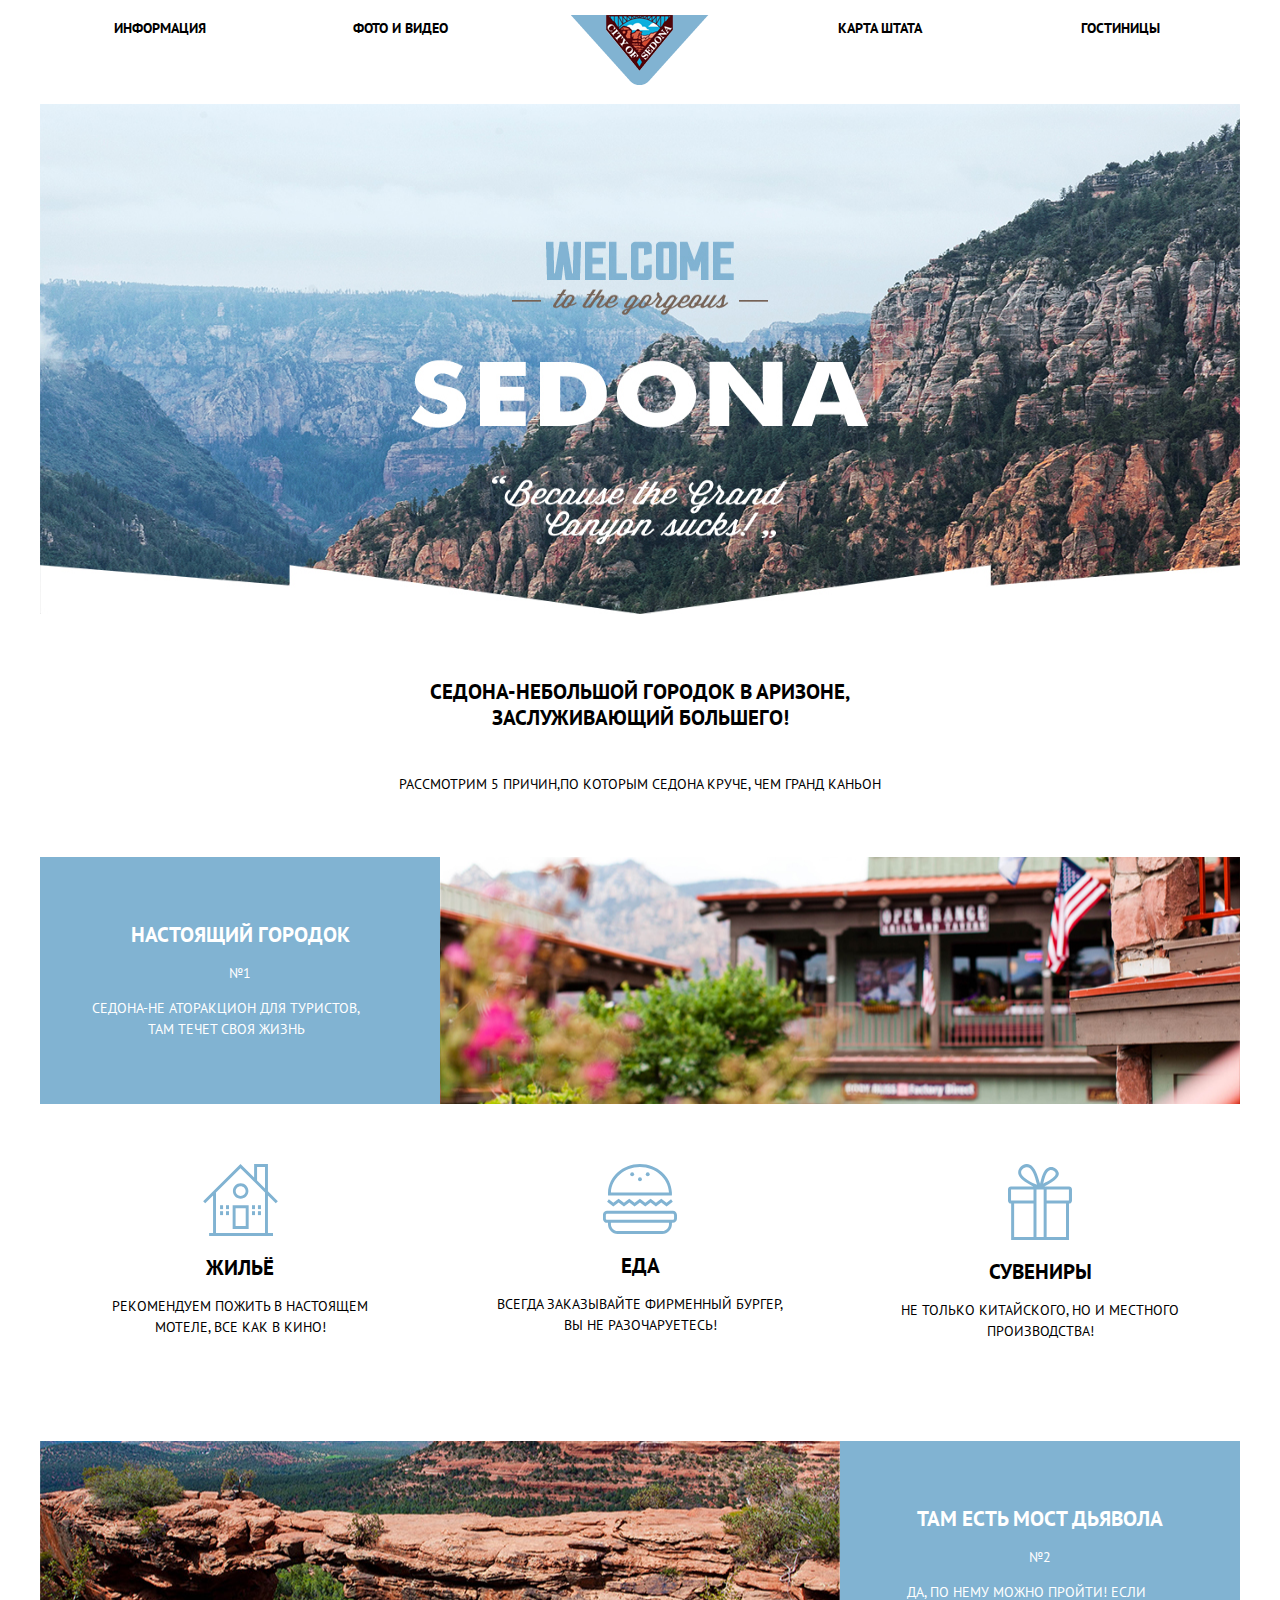
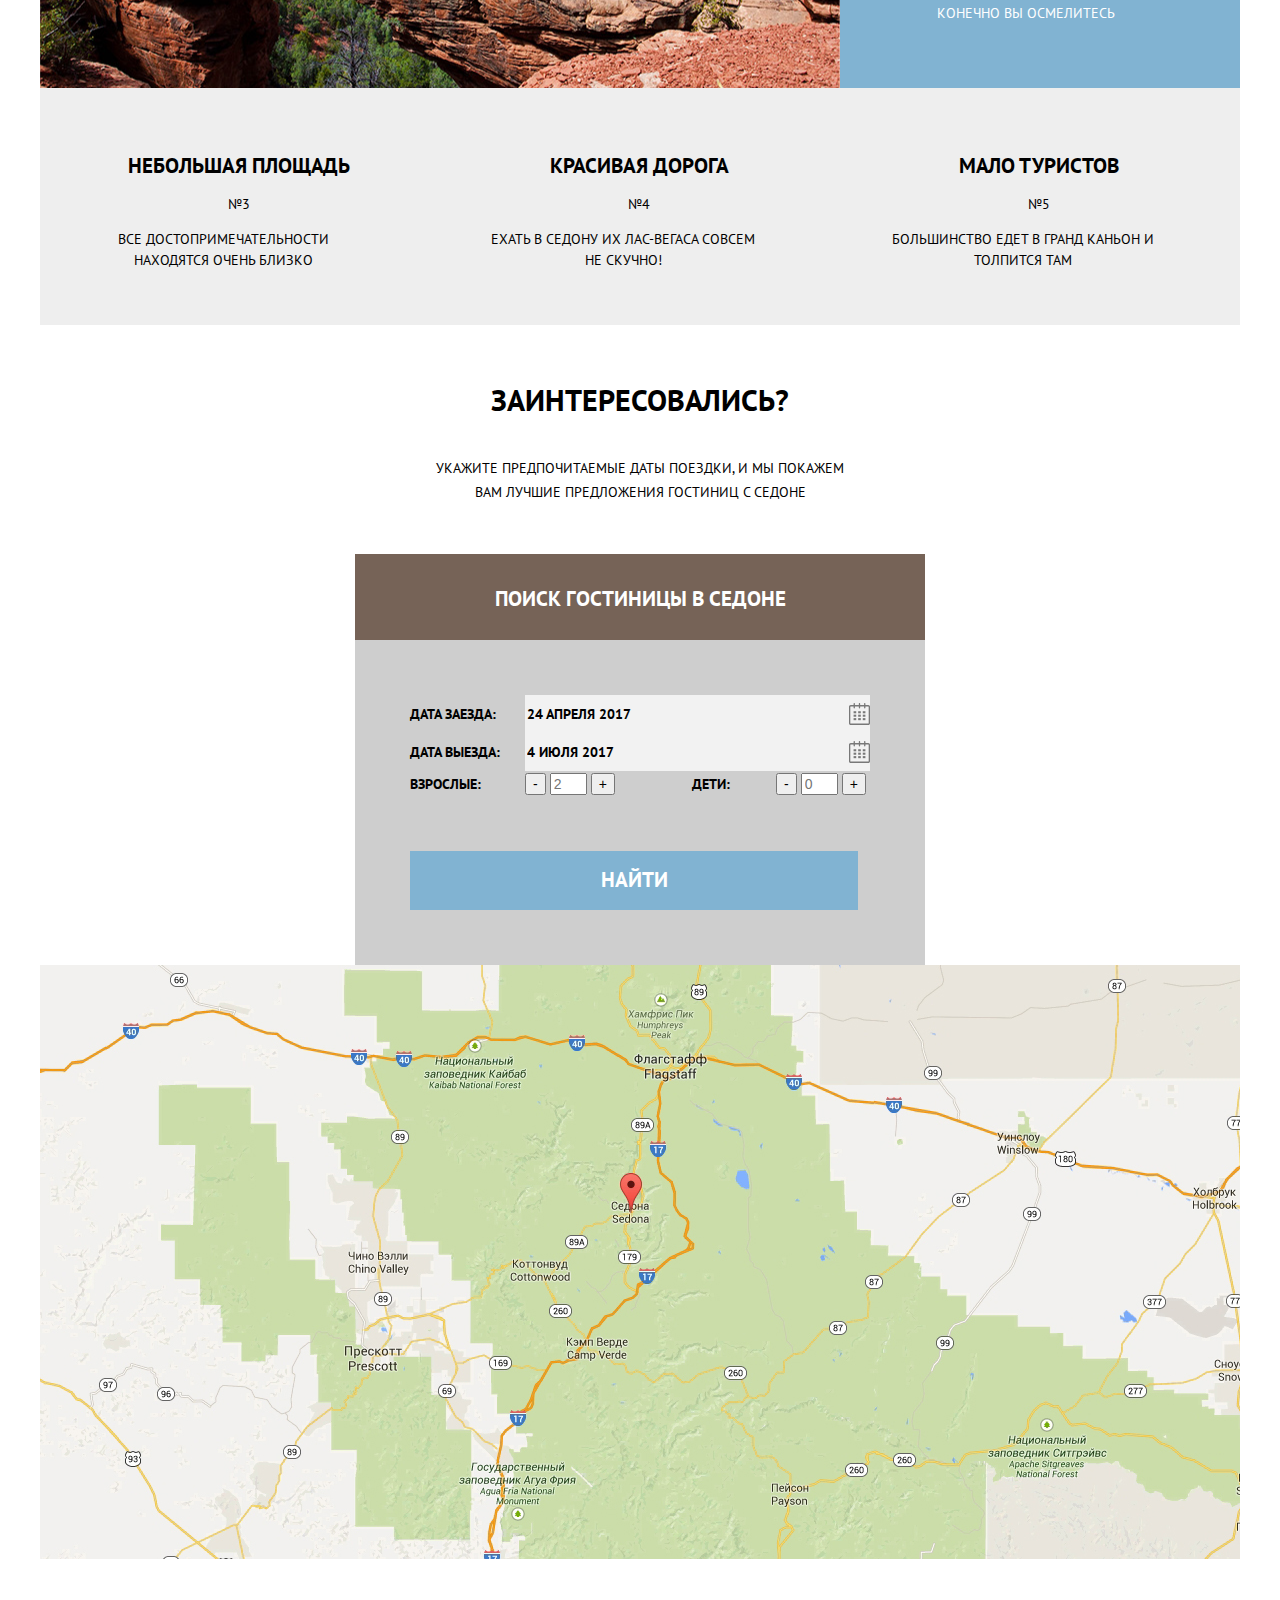
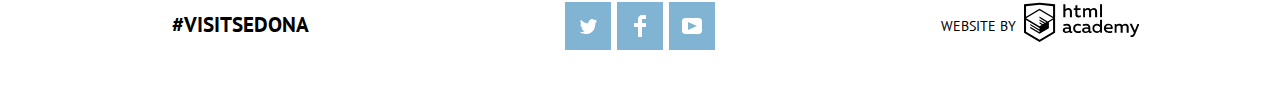
==== index.html @ 9c3121bd "доработка формы" ====
<!DOCTYPE html>
<html>
  <head>
    <meta charset="utf-8">
    <title>sedona</title>
    <link rel="stylesheet" href="css/normalize.css">
    <link rel="stylesheet" href="css/styles.css">
  </head>
  <body>
    <header class="main__header">
      <div class="container">
      <nav class="main__navigation">
        <ul class="main__navigation__list">
          <li><a href="#">Информация</a></li>
          <li><a href="#">Фото и Видео</a></li>
          <li><img src="img/logo.png" width="138" height="70" alt="Логотип сайта Седона"></li>
          <li><a href="#">Карта Штата</a></li>
          <li><a href="hotels.html">Гостиницы</a></li>
        </ul>
      </nav>
      </div>
    </header>

    <main>
      <div class="main__image">
        <div class="container">
        <img src="img/top__photo.jpg" alt="Sedona" width="1200" height="510">
        </div>
      </div>

      <article class="reason">
        <div class="container">

        <div class="reason__wrapper">
        <h1 class="reason__title">Седона-небольшой городок в Аризоне, заслуживающий большего!</h1>
        <p class="reason__description">Рассмотрим 5 причин,по которым Седона круче, чем гранд каньон</p>
        </div>

        <div class="reasons__list">
            <!--первая-->
          <div class="mainReason mainReason--normal">
            <div class="mainReason__blue">
              <h2 class="reason__name">Настоящий городок</h2>
              <div class="reason__number">№1</div>
              <p class="reason__explanation">
              Седона-не аторакцион для туристов,
              Там течет своя жизнь
              </p>
            </div>
        </div>

          <div class="reason__opportunity small__blocks">
            <div class="reason__house">
              <img src="img/icon-1.svg" alt="House" width="75" height="72">
            </div>
            <h2 class="opportunity__name">Жильё</h2>
            <p class="explanation__grey">
              Рекомендуем пожить в настоящем
              мотеле, все как в кино!
            </p>
          </div>

          <div class="reason__opportunity small__blocks">
            <div class="reason__food">
              <img src="img/icon-3.svg" alt="Food" width="74" height="70">
            </div>
            <h2 class="opportunity__name">Еда</h2>
            <p class="explanation__grey">
              Всегда заказывайте фирменный бургер,
              Вы не разочаруетесь!
            </p>
          </div>

          <div class="reason__opportunity small__blocks">
            <div class="reason__gift">
              <img src="img/icon-2.svg" alt="Gift" width="64" height="76">
            </div>
            <h2 class="opportunity__name">Сувениры</h2>
            <p class="explanation__grey">
              Не только китайского, но и местного
              Производства!
            </p>
          </div>

          <!--вторая-->
          <div class="mainReason mainReason--reverse">
            <div class="mainReason__blue">
            <h2 class="reason__name">Там есть мост дьявола</h2>
            <div class="reason__number">№2</div>
            <p class="reason__explanation">
              Да, по нему можно
              Пройти! Если конечно
              вы осмелитесь
            </p>
          </div>
          </div>

          <div class="reason__greycolor small__blocks">
            <h2 class="reason__name  reason__name--grey">Небольшая площадь</h2>
            <div class="reason__number reason__number--greycolor">
              №3
            </div>
            <div class="reason__explanation__grey">
            <p class="reason__explanation reason__explanation--grey">
              Все достопримечательности находятся очень близко
            </p>
            </div>
          </div>

          <div class="reason__greycolor small__blocks">
              <h2 class="reason__name  reason__name--grey">Красивая дорога</h2>
              <div class="reason__number reason__number--greycolor">
                №4
              </div>
              <div class="reason__explanation__grey">
              <p class="reason__explanation reason__explanation--grey">
                  Ехать в Седону их Лас-Вегаса совсем
                  не скучно!
              </p>
            </div>
            </div>

          <div class="reason__greycolor small__blocks">
                <h2 class="reason__name  reason__name--grey">Мало Туристов</h2>
                <div class="reason__number reason__number--greycolor">
                  №5
                </div>
                <div class="reason__explanation__grey">
                <p class="reason__explanation reason__explanation--grey">
                  Большинство едет в гранд каньон и
                  толпится там
                </p>
              </div>
              </div>
        </div>
        </div>
      </article>

      <section class="booking">
        <div class="container">
        <div class="booking__wrapper">
        <h2 class="booking__name">Заинтересовались?</h2>
        <p class="booking__explanation">
          Укажите предпочитаемые даты поездки,
          и мы покажем вам лучшие предложения гостиниц с седоне
        </p>
        </div>

        <div class="booking__link">
        <a href="search.html" class="booking__search">Поиск гостиницы в седоне</a>
        </div>
        <form class="booking__form" action="https://echo.htmlacademy.ru" method="post">
          <h3 class="visually-hidden">Заполните форму, пожалуйста</h3>
          <fieldset class="booking__form__string define__date">
            <label class="booking__form__label" for="from">Дата заезда:</label>
            <input class="booking__form__field" type="text" id="from" name="from" placeholder="24 апреля 2017">
          </fieldset>
          <fieldset class="booking__form__string define__date">
            <label class="booking__form__label" for="to">Дата выезда:</label>
            <input class="booking__form__field" type="text" id="to" name="to" placeholder="4 июля 2017">
          </fieldset>
          <div class="container__for__form">
          <div class="booking__form__add">
            <div class="booking__form__string2">
              <label class="booking__form__label" for="quantity1">Взрослые:</label>
              <div class="quantity">
                <button class="sign">-</button>
                <input class="quantity__field" type="text" id="quantity1" name="adults" placeholder="2" required style="width:37px">
                <button class="sign">+</button>
              </div>
            </div>
          <div class="booking__form__string2">
            <label class="booking__form__label" for="quantity2">Дети:</label>
            <div class="quantity">
              <button class="sign">-</button>
              <input class="quantity__field" type="text" id="quantity2" name="children" placeholder="0" required style="width:37px">
              <button class="sign">+</button>
            </div>
          </div>
        </div>
        </div>
          <button class="booking__button" type="submit">Найти</button>
        </form>
        </div>
      </section>

      <section class="map">
        <div class="container">
        <h3 class="visually-hidden">Как добраться</h3>
        <div class="map__struckture visually-hidden">Карта</div>
        <img src="img/map.jpg" width="1200" height="594" alt="Map">
      </div>
      </section>

    </main>

    <footer class="sedona__footer">
      <div class="container">
      <div class="hashtag">
        <a href="#">#visitsedona</a>
      </div>

      <section class="social">
        <h3 class="visually-hidden">Социальные сети</h3>
        <a href="#" class="social__button"><img src="img/t.svg" alt="twit" width="17" height="17"><span class="visually-hidden">Твиттер</span></a>
        <a href="#" class="social__button"><img src="img/fb-icon.svg" alt="facebook" width="12" height="22"><span class="visually-hidden">Фейсбук</span></a>
        <a href="#" class="social__button"><img src="img/youtube.svg" alt="youtube" width="20" height="16"><span class="visually-hidden">Ютуб</span></a>
      </section>

      <div class="copyright">
          <p>Website by</p>
          <div>
            <a href="#" class="link_to_academy">
              <span class="visually-hidden">HTML Academy</span>
              <svg xmlns="http://www.w3.org/2000/svg" viewBox="0 0 113 39"><path d="M401.93,351.51a2.07,2.07,0,0,0,.58-0.11v1.4a3.41,3.41,0,0,1-1.24.22,1.75,1.75,0,0,1-1.75-1,5.08,5.08,0,0,1-3.3,1.13c-1.59,0-3.06-.87-3.06-2.68,0-2.24,2.08-2.93,3.9-2.93a11.63,11.63,0,0,1,2.28.26v-0.31c0-1.09-.8-1.86-2.3-1.86a7.79,7.79,0,0,0-3.15.67v-1.79a10.72,10.72,0,0,1,3.35-.58c2.48,0,4,1.18,4,3.83v3.14A0.57,0.57,0,0,0,401.93,351.51Zm-6.76-1.19a1.42,1.42,0,0,0,1.64,1.29,3.56,3.56,0,0,0,2.53-1V349.1a10.21,10.21,0,0,0-1.9-.22C396.34,348.89,395.17,349.23,395.17,350.33Z" transform="translate(-355.09 -323.29)"/><path d="M408.15,343.91a5.29,5.29,0,0,1,2.7.67v1.79a4.28,4.28,0,0,0-2.42-.73,2.89,2.89,0,1,0,0,5.76,5.26,5.26,0,0,0,2.55-.67v1.8a6.58,6.58,0,0,1-2.9.6,4.42,4.42,0,0,1-4.72-4.54A4.54,4.54,0,0,1,408.15,343.91Z" transform="translate(-355.09 -323.29)" /><path d="M420.93,351.51a2.07,2.07,0,0,0,.58-0.11v1.4a3.41,3.41,0,0,1-1.24.22,1.75,1.75,0,0,1-1.75-1,5.08,5.08,0,0,1-3.3,1.13c-1.59,0-3.06-.87-3.06-2.68,0-2.24,2.08-2.93,3.9-2.93a11.63,11.63,0,0,1,2.28.26v-0.31c0-1.09-.8-1.86-2.3-1.86a7.79,7.79,0,0,0-3.15.67v-1.79a10.72,10.72,0,0,1,3.35-.58c2.48,0,4,1.18,4,3.83v3.14A0.57,0.57,0,0,0,420.93,351.51Zm-6.76-1.19a1.42,1.42,0,0,0,1.64,1.29,3.56,3.56,0,0,0,2.53-1V349.1a10.21,10.21,0,0,0-1.9-.22C415.33,348.89,414.17,349.23,414.17,350.33Z" transform="translate(-355.09 -323.29)"/><path d="M431.76,340.14V352.9H430v-1.39a4.07,4.07,0,0,1-3.35,1.62,4.62,4.62,0,0,1,0-9.22,4,4,0,0,1,3.15,1.37v-5.14h2ZM427,345.62a2.9,2.9,0,0,0,0,5.8,3,3,0,0,0,2.79-1.84v-2.13A3.06,3.06,0,0,0,427,345.62Z" transform="translate(-355.09 -323.29)" /><path d="M438.08,343.91c3.48,0,4.68,2.81,4.12,5.34h-6.58c0.22,1.57,1.75,2.22,3.35,2.22a6.41,6.41,0,0,0,2.77-.62v1.68a7.5,7.5,0,0,1-3.14.6c-2.68,0-5-1.53-5-4.61A4.39,4.39,0,0,1,438.08,343.91Zm0.09,1.62a2.39,2.39,0,0,0-2.57,2.26h4.85A2.06,2.06,0,0,0,438.17,345.53Z" transform="translate(-355.09 -323.29)" /><path d="M444.19,352.9v-8.75h1.73v1.09a4,4,0,0,1,2.92-1.33,3,3,0,0,1,2.73,1.4,4.33,4.33,0,0,1,3.06-1.4,3.21,3.21,0,0,1,3.32,3.52v5.47h-2v-5.41a1.67,1.67,0,0,0-1.73-1.84,2.94,2.94,0,0,0-2.17,1.18c0,0.2,0,.4,0,0.6v5.47h-2v-5.41a1.67,1.67,0,0,0-1.73-1.84,3.11,3.11,0,0,0-2.32,1.35v5.91h-2Z" transform="translate(-355.09 -323.29)" /><path d="M466.56,344.15h2l-4.1,9.93c-0.95,2.28-2.19,3-3.52,3a5,5,0,0,1-1.15-.15v-1.66a3,3,0,0,0,.89.13c0.95,0,1.66-.67,2.17-2l0.18-.44-4.16-8.82H461l3,6.6Z" transform="translate(-355.09 -323.29)" /><path d="M395.75,324.82v5a4,4,0,0,1,2.83-1.2,3.41,3.41,0,0,1,3.61,3.57v5.41h-2v-5.16a1.9,1.9,0,0,0-2-2.1,3.08,3.08,0,0,0-2.44,1.46v5.8h-2V324.82h2Z" transform="translate(-355.09 -323.29)" /><path d="M407.52,325.71v3.12h3.17v1.71h-3.17v4c0,1.15.53,1.53,1.66,1.53a4.71,4.71,0,0,0,1.77-.35v1.68a7.14,7.14,0,0,1-2.35.38,2.68,2.68,0,0,1-3-2.88v-4.38H404v-1.71h1.57v-2.64Z" transform="translate(-355.09 -323.29)" /><path d="M413.19,337.58v-8.75h1.73v1.09a4,4,0,0,1,2.92-1.33,3,3,0,0,1,2.73,1.4,4.33,4.33,0,0,1,3.06-1.4,3.21,3.21,0,0,1,3.32,3.52v5.47h-2v-5.41a1.67,1.67,0,0,0-1.73-1.84,2.94,2.94,0,0,0-2.17,1.18c0,0.2,0,.4,0,0.6v5.47h-2v-5.41a1.67,1.67,0,0,0-1.73-1.84,3.11,3.11,0,0,0-2.32,1.35v5.91h-2Z" transform="translate(-355.09 -323.29)" /><rect x="74.72" y="1.52" width="1.95" height="12.76" /><path d="M370.53,323.31l-0.16,0-15.28,1.6v28L370.37,362l15.28-9.09v-28Zm13.12,28.45-13.28,7.9-13.28-7.9V340.28l13.22,7.87,0,1.43-9.07-5.4v1.38l9.11,5.47,0,1.46-9.1-5.42v1.38l9.11,5.47h0l9.19-5.5v-1.39h0v-4.52l4.1-2.45v11.67Zm0-13.16L380,340.74h0l-1.68,1-8-4.76v1.38l6.84,4.07-0.06,0-0.15.09-1,.57-5.64-3.36v1.38l4.45,2.65-1.05.7,0,0-3.36-2v1.38l2.21,1.3-2.25,1.35-13.16-7.82,13.17-7.92h0Zm0-1.39-13.35-7.87h0l-13.2,7.86v-10.5l13.28-1.39,13.28,1.39v10.51Z" transform="translate(-355.09 -323.29)"/></svg>
            </a>
          </div>
      </div>
      </div>
    </footer>

    </body>
---- css/styles.css ----
@import url('https://fonts.googleapis.com/css?family=PT+Sans:400,700&subset=cyrillic');

html{
  box-sizing: border-box;
}

*,*::before,*::after{
  box-sizing: inherit;
}

.container{
  width:1200px;
  margin:0 auto;
}

.mainReason--normal{
  background: url("../img/main__reason1.jpg") right center no-repeat #b35f4d;
}

.mainReason--reverse{
  background: url("../img/main__reason2.jpg") left center no-repeat #e5b29e;
}

.filter{
  background: url("../img/filter__background.jpg");
}

.main__navigation__list{
  margin: 0;
  padding: 0;
  list-style: none;
  display: flex;
}

.main__navigation__list li{
  width:20%;
  padding-top: 15px;
  padding-bottom: 15px;
  background-color: #fff;
  text-align: center;
}
.main__navigation__list a{
  font-family: 'PT Sans', sans-serif;
  font-weight: bold;
  line-height: 26px;
  font-size: 14px;
  color: #000;
  text-decoration: none;
  text-transform: uppercase;
}
.main__navigation__list a:hover{
  color:#81b3d2;
}

.main__navigation__list a:active{
  color:rgba(0,0,0,0.3);
}

.main__navigation__current a{
  color:#766357;
}

.reason__wrapper{
  max-width: 490px;
  margin:60px auto;
  text-align: center;
}

.reason__title{
  font-family: 'PT Sans', sans-serif;
  font-weight: bold;
  line-height: 26px;
  font-size: 21px;
  color: #000;
  text-transform: uppercase;
  margin-bottom:40px;
}
.reasons__list{
  display: flex;
  flex-wrap: wrap;
}

.mainReason{
  width:100%;
}

.small__blocks{
  width:33.3333333%;
}

.mainReason__blue{
  width: 400px;
  background-color: rgb(129,179,210);
  padding-left:45px;
  padding-right:45px;
  padding-top:50px;
  padding-bottom:50px;
  text-align: center;
}

.mainReason--reverse{
  padding-left: 800px;
}

.reason__description {
  font-family: 'PT Sans', sans-serif;
  line-height: 26px;
  font-size: 14px;
  color: #000;
  text-transform: uppercase;
}

.reason__name{
  font-family: 'PT Sans', sans-serif;
  font-weight: bold;
  line-height: 21px;
  font-size: 21px;
  color: #fff;
  text-transform: uppercase;
}

.reason__number{
  font-family: 'PT Sans', sans-serif;
  line-height: 21px;
  font-size: 14px;
  color: #fff;
  text-transform: uppercase;
}

.reason__explanation{
  font-family: 'PT Sans', sans-serif;
  line-height: 21px;
  font-size: 14px;
  color: #fff;
  text-transform: uppercase;
  max-width: 282px;
}

.reason__opportunity{
  padding-top: 60px;
  padding-bottom: 85px;
  padding-left: 48px;
  padding-right: 48px;
  text-align: center;
}

.opportunity__name{
  font-family: 'PT Sans', sans-serif;
  font-weight: bold;
  line-height: 21px;
  font-size: 21px;
  color: #000;
  text-transform: uppercase;
}

.explanation__grey{
  font-family: 'PT Sans', sans-serif;
  line-height: 21px;
  font-size: 14px;
  color: #000;
  text-transform: uppercase;
}

.reason__greycolor{
  padding-left: 42px;
  padding-right: 44px;
  padding-top: 50px;
  padding-bottom: 40px;
  text-align: center;
  background-color: #eee;
}

.reason__name--grey{
  font-family: 'PT Sans', sans-serif;
  font-weight: bold;
  line-height: 21px;
  font-size: 21px;
  color: #000;
  text-transform: uppercase;
}

.reason__number--greycolor,
.reason__explanation--grey{
  font-family: 'PT Sans', sans-serif;
  line-height: 21px;
  font-size: 14px;
  color: #000;
  text-transform: uppercase;
}

.booking__wrapper{
  max-width: 436px;
  margin: 57px auto 50px auto;
  text-align: center;
}

.booking__name{
  font-family: 'PT Sans', sans-serif;
  font-weight: bold;
  line-height: 36px;
  font-size: 30px;
  color: #000;
  text-transform: uppercase;
  margin-bottom:38px;
}

.booking__explanation{
  font-family: 'PT Sans', sans-serif;
  line-height: 24px;
  font-size: 14px;
  color: #000;
  text-transform: uppercase;
}

.booking__link{
  width: 570px;
  min-height: 86px;
  background-color:#766357;
  margin: auto;
  padding-top: 32px;
  text-align: center;
}

.booking__link:hover{
  background-color:#604e43;
}

.booking__link:active{
  background-color: #503e33;
}

.booking__search{
  font-family: 'PT Sans', sans-serif;
  font-weight: bold;
  line-height: 26px;
  font-size: 21px;
  color: #fff;
  text-decoration: none;
  text-transform: uppercase;
}

.booking__search:hover{
  color:#fff;
}

.booking__search:active{
  color:rgba(255, 255, 255, 0.3);
}

.booking__form{
  font-family: 'PT Sans', sans-serif;
  font-weight: bold;
  line-height: 26px;
  font-size: 14px;
  color: #000;
  text-transform: uppercase;
  width:570px;
  padding:55px;
  background-color: #cecece;
  margin: 0 auto;
}

.booking__form__string{
  border:none;
  padding: 0;
  margin: 0;
  position: relative;
}

.define__date::after{
  position: absolute;
  display: block;
  content: "";
  width: 21px;
  height: 22px;
  right: 0;
  top:8px;
  background: url("../img/calendar.svg") center center no-repeat;
  opacity: 0.5;
}

.define__date:hover::after{
  opacity:0.1;
}

.booking__form__label{
  margin-right: 15px;
  width: 96px;
  display: inline-block;
}

.booking__form__field{
  font-family: 'PT Sans', sans-serif;
  font-weight: bold;
  line-height: 26px;
  font-size: 14px;
  color: #000;
  text-transform: uppercase;
  background-color: #f2f2f2;
  width: 345px;
  height: 38px;
  border:none;
}

.booking__form__field:hover{
  background-color: #ebebeb;
}

.booking__form__field:focus{
  background-color: #fff;
}

.booking__form__field::placeholder{
  font-family: 'PT Sans', sans-serif;
  font-weight: bold;
  line-height: 26px;
  font-size: 14px;
  color: #000;
  text-transform: uppercase;
}

.quantity{
  display: inline-block;
}

.container__for__form{
  width: 460px;
  margin: 0 auto;
}
.booking__form__add{
  display: flex;
  margin: 0;
  padding: 0;
  border: none;
}

.booking__form__string2{
  width:50%;
}

.booking__form__string2:nth-child(2){
  padding-left: 52px;
}

.booking__form__string2:nth-child(2) .booking__form__label{
   width: 65px;
}

.booking__form__label{
  margin-right: 15px;
  width: 96px;
  display: inline-block;
}


.booking__button{
  font-family: 'PT Sans', sans-serif;
  font-weight: bold;
  line-height: 26px;
  font-size: 21px;
  color: #fff;
  text-transform: uppercase;
  width:448px;
  height: 59px;
  margin-top: 54px;
  margin-right: auto;
  margin-left: auto;
  background-color: #81b3d2;
  border:none;
  box-shadow: none;
}

.booking__button:hover{
  background-color: #669ec0;
}

.booking__button:active{
  background-color: #5496bc;
  color:rgba(255, 255, 255, 0.3);
}

.sedona__footer .container{
  display: flex;
}

.hashtag{
  width: 33.333333%;
  text-align: center;
  background-color: #fff;
  margin-bottom: 52px;
  margin-top: 49px;
}

.hashtag a {
  font-family: 'PT Sans', sans-serif;
  font-weight: bold;
  line-height: 26px;
  font-size: 21px;
  color: #000;
  text-decoration: none;
  text-transform: uppercase;
}

.social{
  width: 33.333333%;
  text-align: center;
  margin: auto;
  background-color: #fff;
  display: flex;
  justify-content: center;
}

.social__button{
  background-color: #81b3d2;
  display:flex;
  justify-content: center;
  align-items: center;
  width: 46px;
  height: 48px;
  margin:0 3px;
}

.social__button:hover{
  background-color: #669ec0;
}
/*можно ли поменять цвет у svg через fill без прямого указания */
.social__button:active{
  background-color: #5496bd;
  fill:#88b6d1;
}

.copyright{
  width: 33.333333%;
  text-align: center;
  font-family: 'PT Sans', sans-serif;
  line-height: 26px;
  font-size: 14px;
  color: #000;
  text-decoration: none;
  text-transform: uppercase;
  display: flex;
  align-items: center;
  justify-content: center;
}

.copyright svg{
  width: 115px;
  height: 41px;
  fill:#000;
}
.copyright svg:hover{
  fill:#81b3d2;
}

.copyright svg:active{
  fill:#bdbbbc;
}
.copyright p{
  margin-right: 8px;
}

.filter__column legend{
  font-family: 'PT Sans', sans-serif;
  font-weight: bold;
  line-height: 21px;
  font-size: 16px;
  color: #fff;
  text-transform: uppercase;
}

.filter__column{
  font-family: 'PT Sans', sans-serif;
  line-height: 21px;
  font-size: 14px;
  color: #fff;
  text-transform: uppercase;
}

.found{
  font-family: 'PT Sans', sans-serif;
  font-weight: bold;
  line-height: 26px;
  font-size: 21px;
  color: #000;
  text-transform: uppercase;
}

.sort{
  font-family: 'PT Sans', sans-serif;
  font-weight: bold;
  line-height: 18px;
  font-size: 12px;
  color: #000;
  text-transform: uppercase;
}

.search__result__link--active a{
  font-family: 'PT Sans', sans-serif;
  line-height: 18px;
  font-size: 12px;
  color: #81b3d2;
  text-transform: uppercase;
  text-decoration: none;
}

.search__result__link a{
  font-family: 'PT Sans', sans-serif;
  line-height: 18px;
  font-size: 12px;
  color: #000;
  text-transform: uppercase;
}

.hotel__name{
  font-family: 'PT Sans', sans-serif;
  font-weight: bold;
  line-height: 26px;
  font-size: 21px;
  color: #000;
  text-transform: uppercase;
}

.kind__hotels, .price{
  font-family: 'PT Sans', sans-serif;
  line-height: 21px;
  font-size: 14px;
  color: #333;
  text-transform: uppercase;
}

.blue__link{
  font-family: 'PT Sans', sans-serif;
  font-weight: bold;
  line-height: 21px;
  font-size: 14px;
  color: #fff;
  text-transform: uppercase;
}

.brown__link{
  font-family: 'PT Sans', sans-serif;
  font-weight: bold;
  line-height: 21px;
  font-size: 14px;
  color: #fff;
  text-transform: uppercase;
}

.visually-hidden{
  position: absolute;
  clip: rect(0 0 0 0);
  width: 1px;
  height: 1px;
  margin: -1px;
}
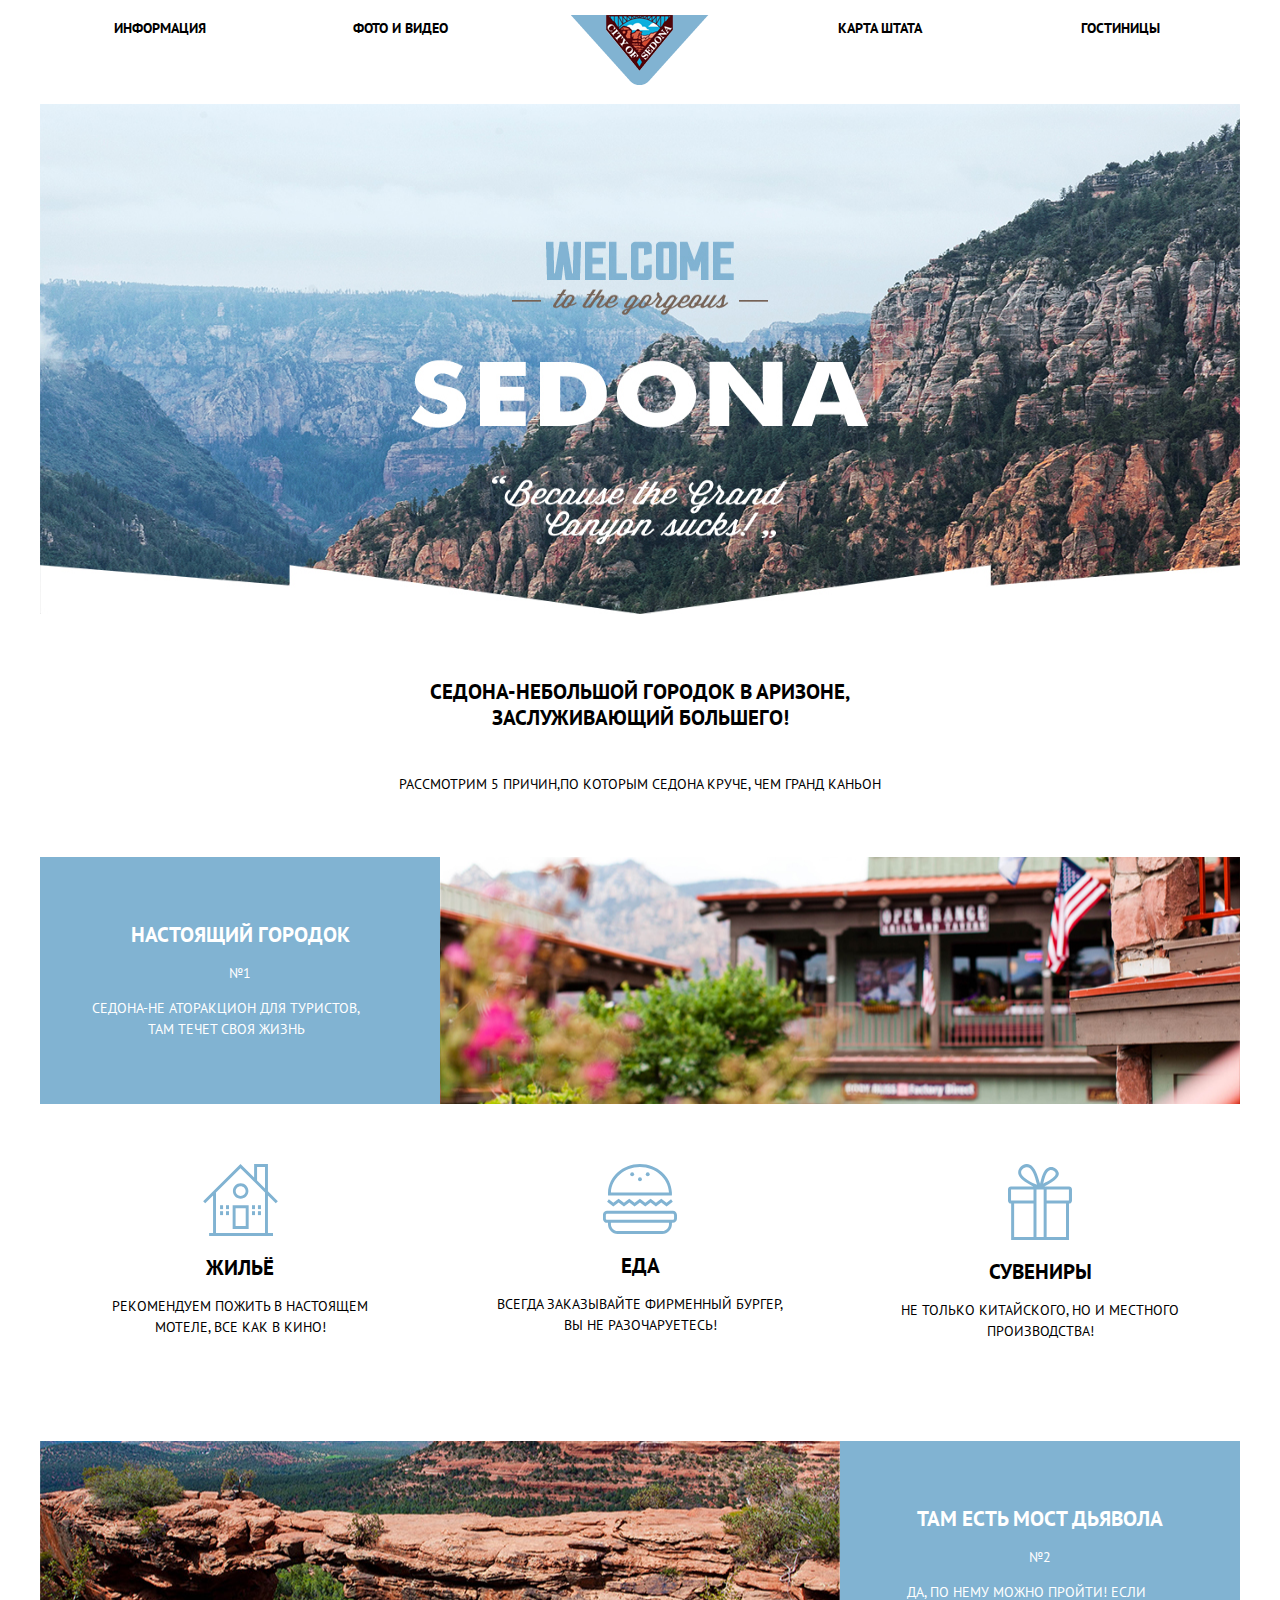
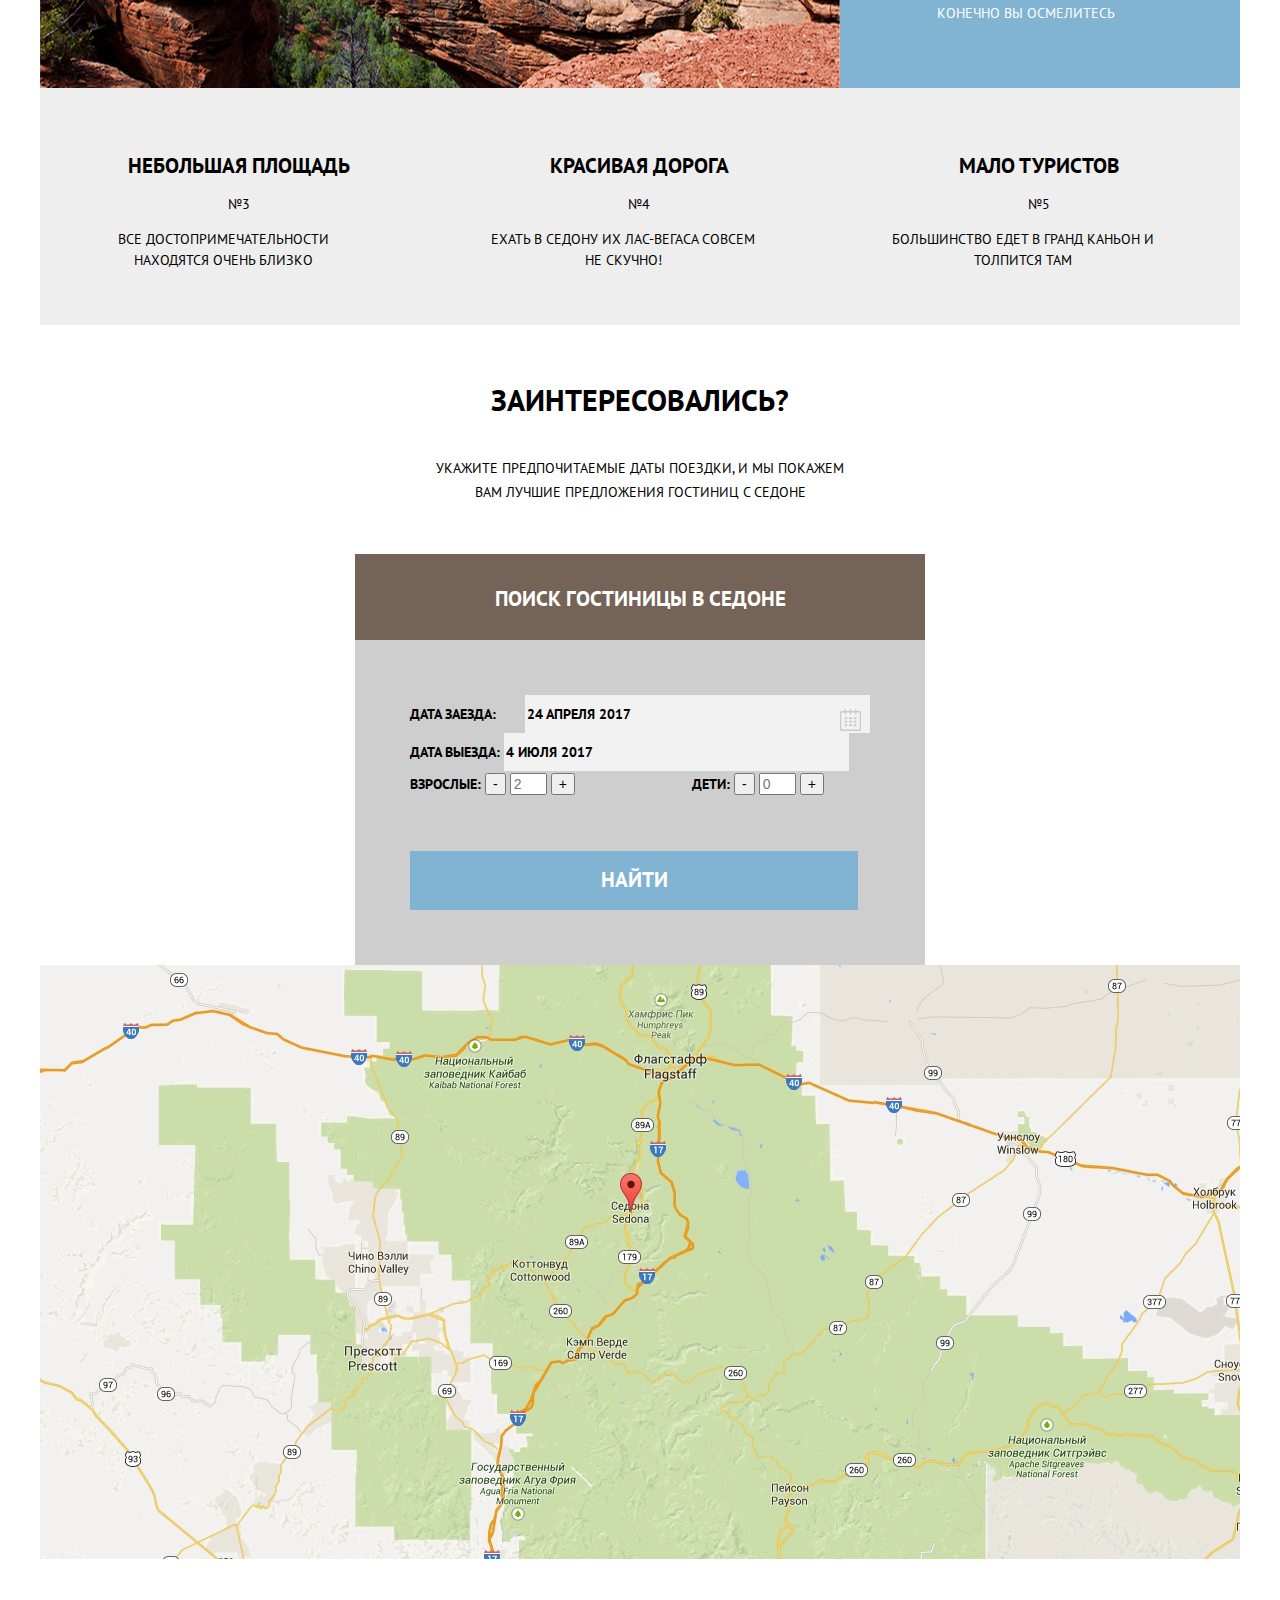
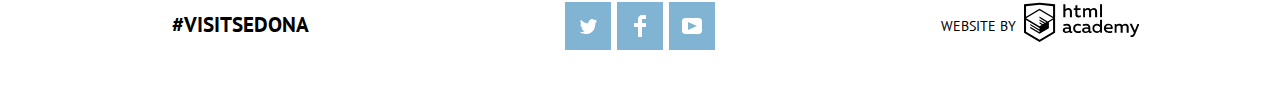
==== commit d0b415d7: "начало второй страницы" ====
--- a/index.html
+++ b/index.html
@@ -152,8 +152,30 @@
         <form class="booking__form" action="https://echo.htmlacademy.ru" method="post">
           <h3 class="visually-hidden">Заполните форму, пожалуйста</h3>
           <fieldset class="booking__form__string define__date">
-            <label class="booking__form__label" for="from">Дата заезда:</label>
+            <label class="booking__form__label" for="from"><span>Дата заезда:</span>
             <input class="booking__form__field" type="text" id="from" name="from" placeholder="24 апреля 2017">
+            <svg version="1.1" id="Layer_1" xmlns="http://www.w3.org/2000/svg" xmlns:xlink="http://www.w3.org/1999/xlink" x="0px" y="0px"
+            	 width="21px" height="22px" viewBox="0 0 21 22" enable-background="new 0 0 21 22" xml:space="preserve">
+            <g id="calendar_1_">
+            	<path d="M19.251,2.025h-2.845V0.648c0-0.381-0.294-0.689-0.656-0.689c-0.363,0-0.656,0.308-0.656,0.689v1.377h-3.938V0.648
+            		c0-0.381-0.294-0.689-0.655-0.689c-0.363,0-0.657,0.308-0.657,0.689v1.377H5.906V0.648c0-0.381-0.294-0.689-0.656-0.689
+            		c-0.363,0-0.657,0.308-0.657,0.689v1.377H1.75C0.784,2.025,0,2.847,0,3.862v16.302C0,21.179,0.784,22,1.75,22h17.501
+            		C20.217,22,21,21.179,21,20.164V3.862C21,2.847,20.217,2.025,19.251,2.025z M19.688,20.164c0,0.253-0.195,0.459-0.437,0.459H1.75
+            		c-0.241,0-0.438-0.206-0.438-0.459V3.862c0-0.253,0.196-0.459,0.438-0.459h2.844v1.378c0,0.381,0.294,0.689,0.657,0.689
+            		c0.362,0,0.656-0.308,0.656-0.689V3.403h3.938v1.378c0,0.381,0.294,0.689,0.657,0.689c0.361,0,0.655-0.308,0.655-0.689V3.403h3.938
+            		v1.378c0,0.381,0.293,0.689,0.656,0.689c0.362,0,0.656-0.308,0.656-0.689V3.403h2.845c0.241,0,0.437,0.206,0.437,0.459V20.164z"/>
+            	<rect x="4.594" y="8.225" width="2.625" height="2.066"/>
+            	<rect x="4.594" y="11.668" width="2.625" height="2.067"/>
+            	<rect x="4.594" y="15.112" width="2.625" height="2.066"/>
+            	<rect x="9.188" y="15.112" width="2.625" height="2.066"/>
+            	<rect x="9.188" y="11.668" width="2.625" height="2.067"/>
+            	<rect x="9.188" y="8.225" width="2.625" height="2.066"/>
+            	<rect x="13.781" y="15.112" width="2.625" height="2.066"/>
+            	<rect x="13.781" y="11.668" width="2.625" height="2.067"/>
+            	<rect x="13.781" y="8.225" width="2.625" height="2.066"/>
+            </g>
+            </svg>
+            </label>
           </fieldset>
           <fieldset class="booking__form__string define__date">
             <label class="booking__form__label" for="to">Дата выезда:</label>
--- a/css/styles.css
+++ b/css/styles.css
@@ -21,8 +21,13 @@
   background: url("../img/main__reason2.jpg") left center no-repeat #e5b29e;
 }
 
+.filter__wrapper{
+  background: url("../img/filter__background.jpg") center center no-repeat #6a727a;
+  background-size: cover;
+}
+
 .filter{
-  background: url("../img/filter__background.jpg");
+  display:flex;
 }
 
 .main__navigation__list{
@@ -267,27 +272,33 @@
   position: relative;
 }
 
-.define__date::after{
+.booking__form__label{
+  position: relative;
+}
+
+.booking__form__label svg{
+  width:21px;
+  height: 22px;
   position: absolute;
-  display: block;
-  content: "";
-  width: 21px;
-  height: 22px;
-  right: 0;
-  top:8px;
-  background: url("../img/calendar.svg") center center no-repeat;
-  opacity: 0.5;
-}
-
-.define__date:hover::after{
-  opacity:0.1;
-}
-
-.booking__form__label{
+  right:9px;
+  top:4px;
+  fill:#cacaca;
+}
+
+.booking__form__label svg:hover{
+  fill:#000;
+}
+
+.booking__form__label svg:active{
+  fill:#81b3d2;
+}
+
+.booking__form__label span{
   margin-right: 15px;
   width: 96px;
   display: inline-block;
 }
+
 
 .booking__form__field{
   font-family: 'PT Sans', sans-serif;
@@ -345,13 +356,6 @@
 .booking__form__string2:nth-child(2) .booking__form__label{
    width: 65px;
 }
-
-.booking__form__label{
-  margin-right: 15px;
-  width: 96px;
-  display: inline-block;
-}
-
 
 .booking__button{
   font-family: 'PT Sans', sans-serif;
@@ -423,10 +427,13 @@
 .social__button:hover{
   background-color: #669ec0;
 }
-/*можно ли поменять цвет у svg через fill без прямого указания */
+
 .social__button:active{
   background-color: #5496bd;
-  fill:#88b6d1;
+}
+
+.social__button:active img{
+  opacity:0.3;
 }
 
 .copyright{
@@ -459,6 +466,17 @@
   margin-right: 8px;
 }
 
+
+
+
+
+
+
+
+
+
+/*стили для второй страницы*/
+
 .filter__column legend{
   font-family: 'PT Sans', sans-serif;
   font-weight: bold;
@@ -474,6 +492,16 @@
   font-size: 14px;
   color: #fff;
   text-transform: uppercase;
+  width: 25%;
+  border:none;
+}
+
+.filter__column.price__adjusting{
+  width: 50%;
+}
+
+.filter__column label{
+  display:block;
 }
 
 .found{
@@ -553,3 +581,31 @@
   height: 1px;
   margin: -1px;
 }
+
+
+/*
+label{
+ position: relative;
+padding-left: 20px;
+}
+label::before{
+ position: absolute;
+ content: '';
+ display: block;
+ left: 0;
+ top: 0;
+ width: 23px;
+ height: 23px;
+ border: 2px solid #fff;
+ border-radius: 2px;
+}
+input:checked + label::after{
+ position: absolute;
+ content: 'галочка';
+ display: block;
+ left: 0;
+ top: 0;
+ width: 23px;
+ height: 23px;
+}
+*/
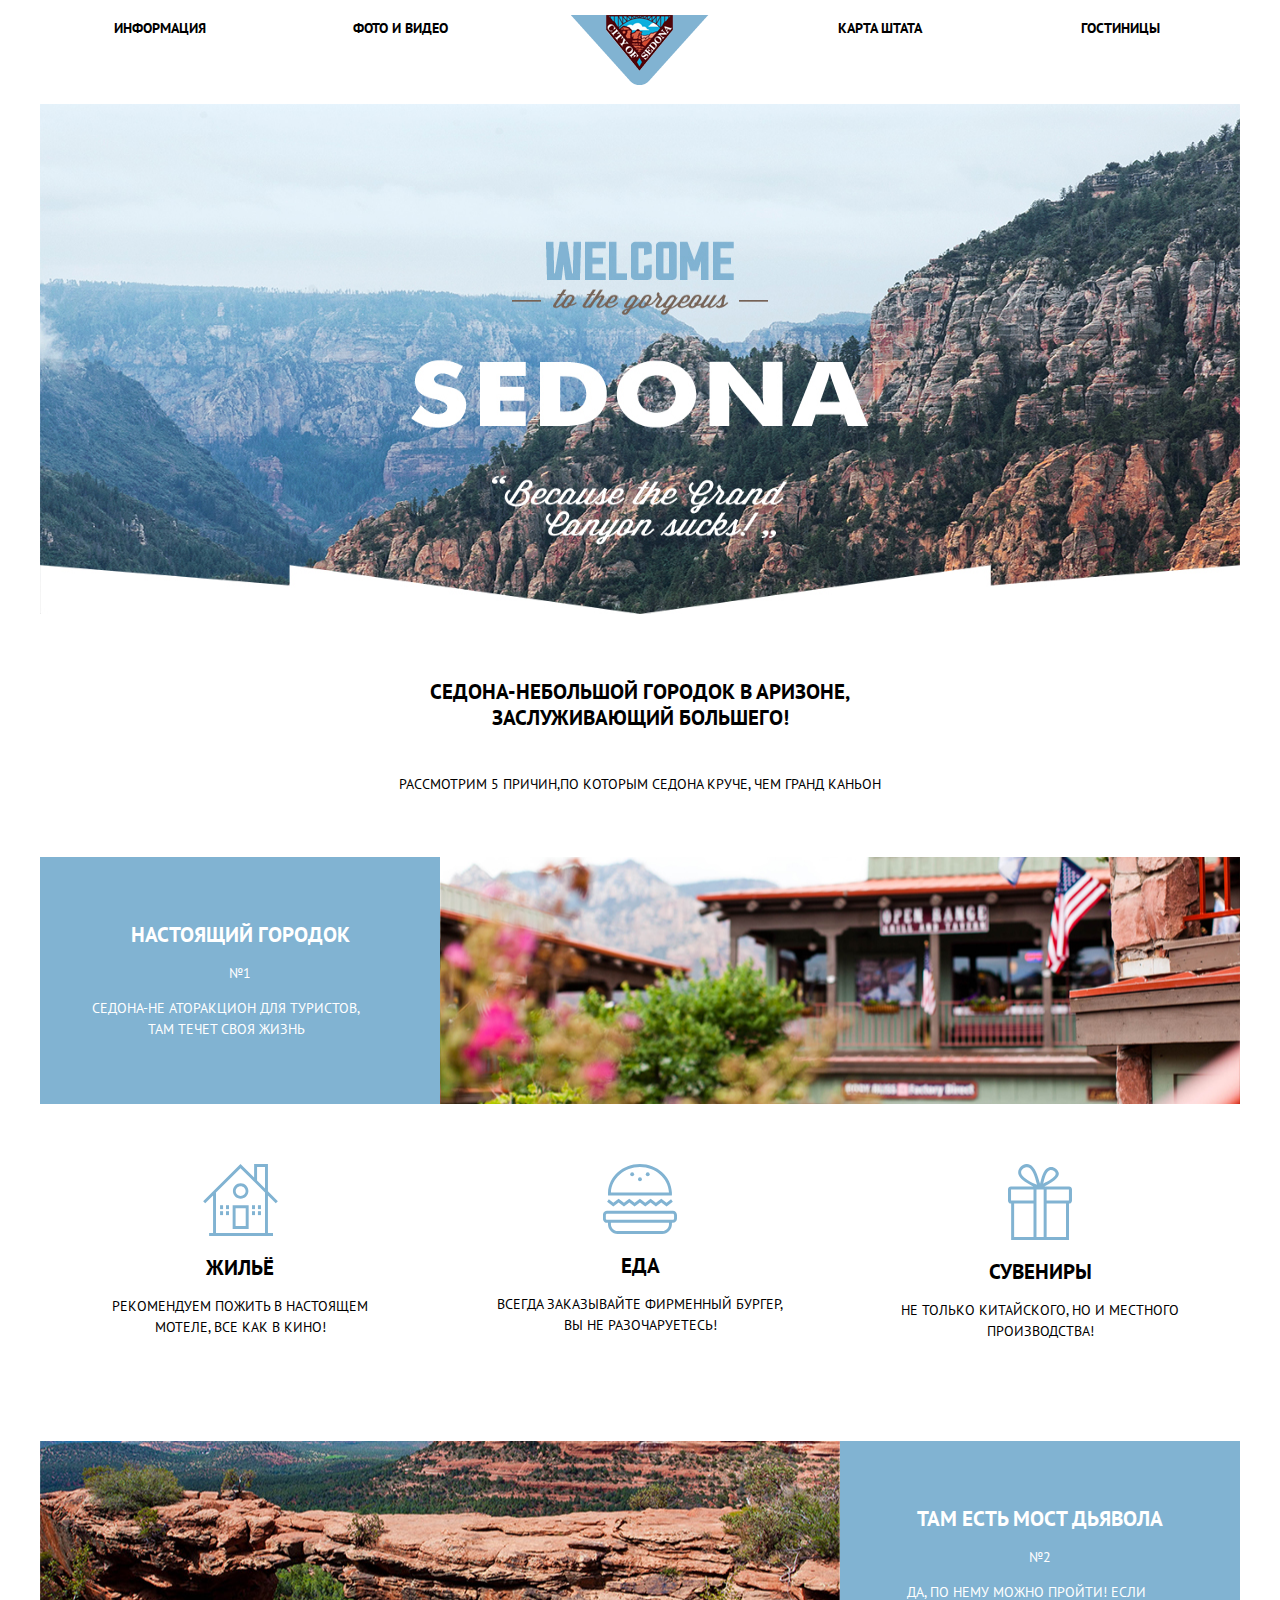
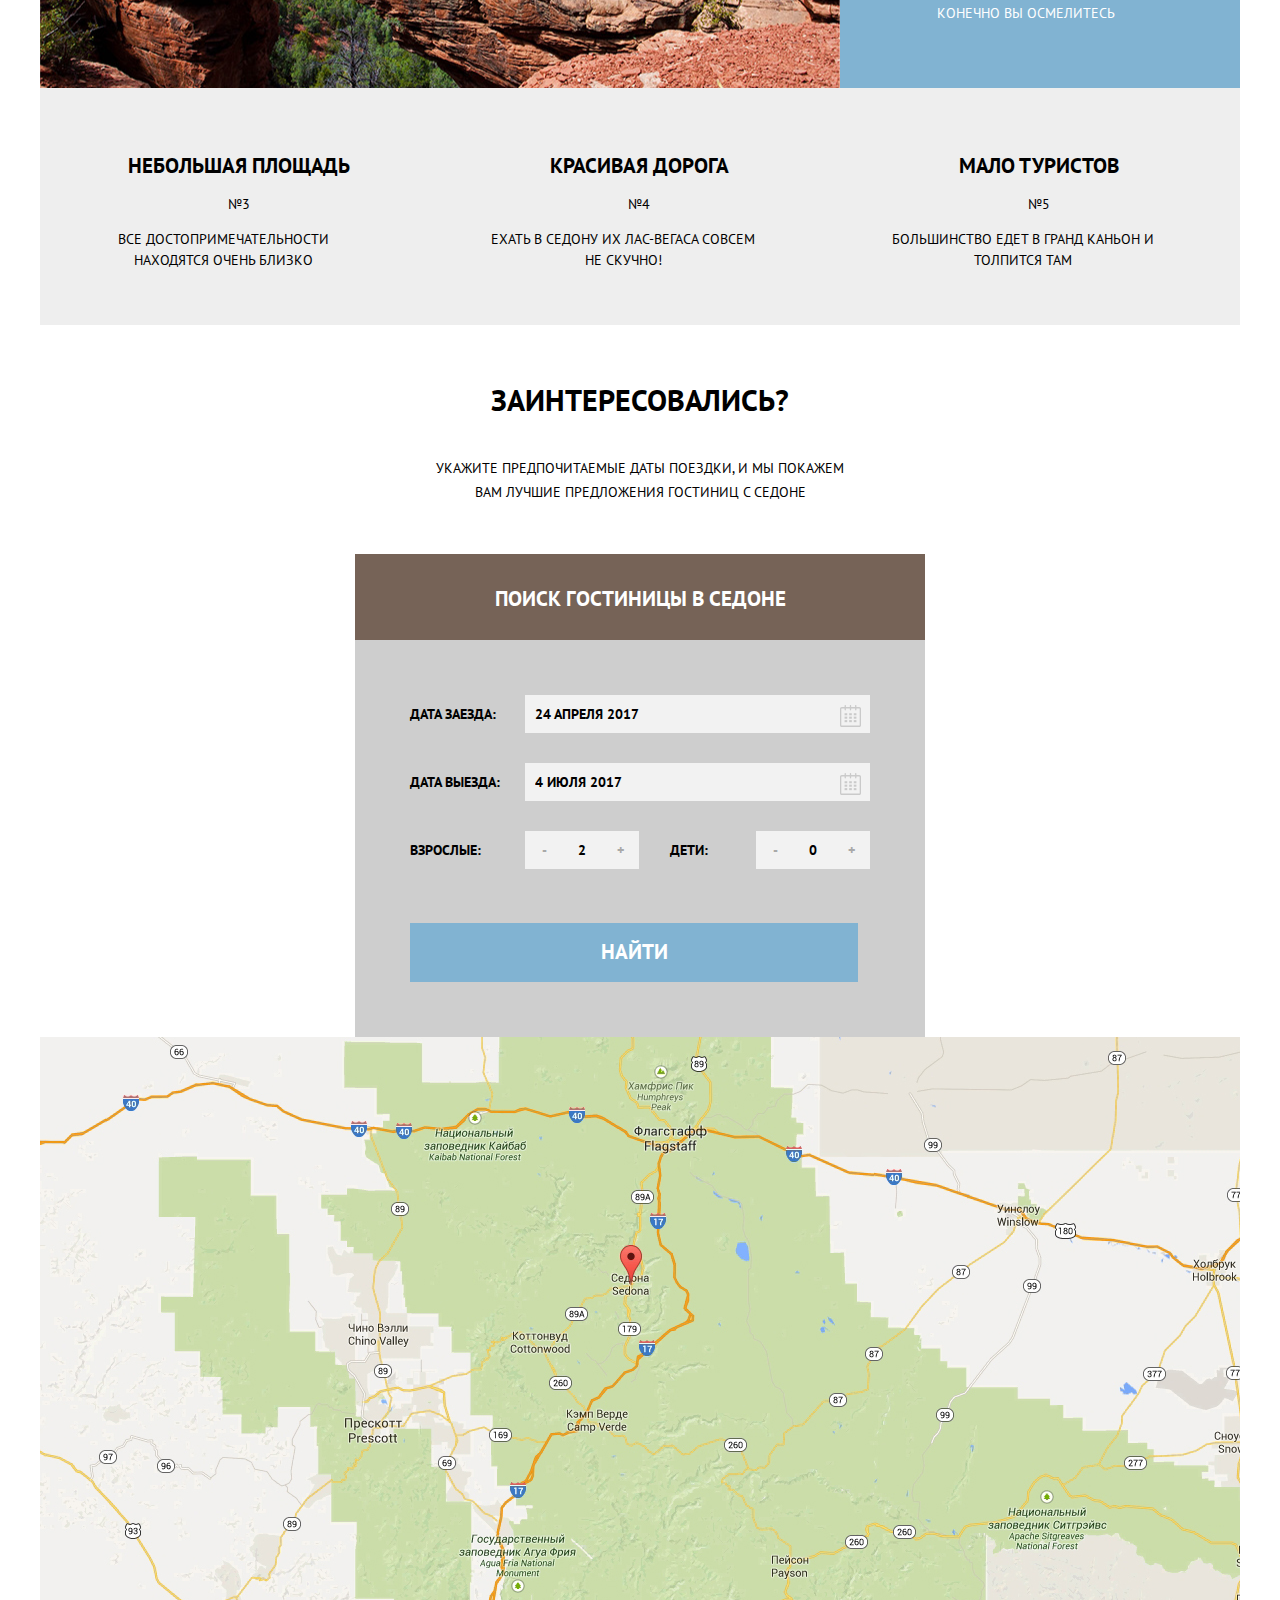
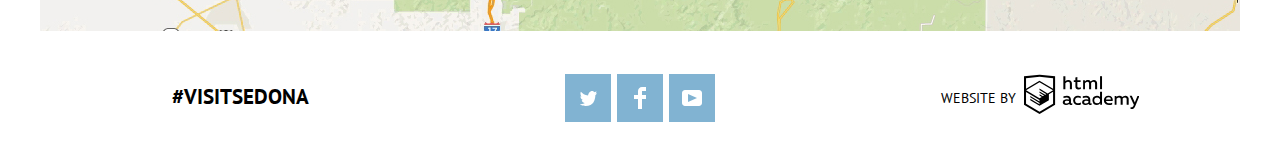
==== commit 66b53066: "флекс втрой страницы" ====
--- a/index.html
+++ b/index.html
@@ -117,7 +117,7 @@
                   Ехать в Седону их Лас-Вегаса совсем
                   не скучно!
               </p>
-            </div>
+              </div>
             </div>
 
           <div class="reason__greycolor small__blocks">
@@ -178,25 +178,43 @@
             </label>
           </fieldset>
           <fieldset class="booking__form__string define__date">
-            <label class="booking__form__label" for="to">Дата выезда:</label>
+            <label class="booking__form__label" for="from"><span>Дата выезда:</span>
             <input class="booking__form__field" type="text" id="to" name="to" placeholder="4 июля 2017">
+            <svg version="1.1" id="Layer_1" xmlns="http://www.w3.org/2000/svg" xmlns:xlink="http://www.w3.org/1999/xlink" x="0px" y="0px"
+            	 width="21px" height="22px" viewBox="0 0 21 22" enable-background="new 0 0 21 22" xml:space="preserve">
+            <g id="calendar_1_">
+            	<path d="M19.251,2.025h-2.845V0.648c0-0.381-0.294-0.689-0.656-0.689c-0.363,0-0.656,0.308-0.656,0.689v1.377h-3.938V0.648
+            		c0-0.381-0.294-0.689-0.655-0.689c-0.363,0-0.657,0.308-0.657,0.689v1.377H5.906V0.648c0-0.381-0.294-0.689-0.656-0.689
+            		c-0.363,0-0.657,0.308-0.657,0.689v1.377H1.75C0.784,2.025,0,2.847,0,3.862v16.302C0,21.179,0.784,22,1.75,22h17.501
+            		C20.217,22,21,21.179,21,20.164V3.862C21,2.847,20.217,2.025,19.251,2.025z M19.688,20.164c0,0.253-0.195,0.459-0.437,0.459H1.75
+            		c-0.241,0-0.438-0.206-0.438-0.459V3.862c0-0.253,0.196-0.459,0.438-0.459h2.844v1.378c0,0.381,0.294,0.689,0.657,0.689
+            		c0.362,0,0.656-0.308,0.656-0.689V3.403h3.938v1.378c0,0.381,0.294,0.689,0.657,0.689c0.361,0,0.655-0.308,0.655-0.689V3.403h3.938
+            		v1.378c0,0.381,0.293,0.689,0.656,0.689c0.362,0,0.656-0.308,0.656-0.689V3.403h2.845c0.241,0,0.437,0.206,0.437,0.459V20.164z"/>
+            	<rect x="4.594" y="8.225" width="2.625" height="2.066"/>
+            	<rect x="4.594" y="11.668" width="2.625" height="2.067"/>
+            	<rect x="4.594" y="15.112" width="2.625" height="2.066"/>
+            	<rect x="9.188" y="15.112" width="2.625" height="2.066"/>
+            	<rect x="9.188" y="11.668" width="2.625" height="2.067"/>
+            	<rect x="9.188" y="8.225" width="2.625" height="2.066"/>
+            	<rect x="13.781" y="15.112" width="2.625" height="2.066"/>
+            	<rect x="13.781" y="11.668" width="2.625" height="2.067"/>
+            	<rect x="13.781" y="8.225" width="2.625" height="2.066"/>
+            </g>
+            </svg>
+            </label>
           </fieldset>
           <div class="container__for__form">
           <div class="booking__form__add">
             <div class="booking__form__string2">
               <label class="booking__form__label" for="quantity1">Взрослые:</label>
               <div class="quantity">
-                <button class="sign">-</button>
-                <input class="quantity__field" type="text" id="quantity1" name="adults" placeholder="2" required style="width:37px">
-                <button class="sign">+</button>
-              </div>
-            </div>
-          <div class="booking__form__string2">
+                <button class="sign">-</button><input class="quantity__field" type="text" id="quantity1" name="adults" placeholder="2" required><button class="sign">+</button>
+              </div>
+            </div>
+          <div class="booking__form__string2 children">
             <label class="booking__form__label" for="quantity2">Дети:</label>
             <div class="quantity">
-              <button class="sign">-</button>
-              <input class="quantity__field" type="text" id="quantity2" name="children" placeholder="0" required style="width:37px">
-              <button class="sign">+</button>
+              <button class="sign">-</button><input class="quantity__field" type="text" id="quantity2" name="children" placeholder="0" required><button class="sign">+</button>
             </div>
           </div>
         </div>
--- a/css/styles.css
+++ b/css/styles.css
@@ -281,7 +281,7 @@
   height: 22px;
   position: absolute;
   right:9px;
-  top:4px;
+  top:0;
   fill:#cacaca;
 }
 
@@ -311,6 +311,8 @@
   width: 345px;
   height: 38px;
   border:none;
+  padding-left: 10px;
+  margin-bottom: 30px;
 }
 
 .booking__form__field:hover{
@@ -349,14 +351,64 @@
   width:50%;
 }
 
-.booking__form__string2:nth-child(2){
-  padding-left: 52px;
-}
-
-.booking__form__string2:nth-child(2) .booking__form__label{
-   width: 65px;
-}
-
+input.quantity__field{
+  font-family: 'PT Sans', sans-serif;
+  font-weight: bold;
+  line-height: 26px;
+  font-size: 14px;
+  color: #000;
+  text-transform: uppercase;
+  width:38px;
+  height:38px;
+  background: #f2f2f2;
+  border:none;
+  text-align: center;
+  margin:0;
+}
+
+
+.quantity__field::placeholder{
+  color:#000;
+}
+
+.sign{
+  font-family: 'PT Sans', sans-serif;
+  font-weight: bold;
+  font-size: 14px;
+  width:38px;
+  height:38px;
+  background-color:#f2f2f2;
+  color:#a9a9a9;
+  border: none;
+}
+
+/* как задать првильный размер + и -*/
+
+.sign:hover{
+  color:#000;
+}
+
+.sign:active{
+  color:#81b3d2;
+}
+
+.booking__form__string2 label:nth-child(1){
+  margin-right: 40px;
+}
+
+.children label:nth-child(1){
+  margin-left: 30px;
+  margin-right:44px;
+}
+
+/*.booking__form__string2 label:nth-child(2){
+  margin-left: 52px;
+}
+
+/*.booking__form__string2:nth-child(2) .booking__form__label{
+   width: 65px
+}
+*/
 .booking__button{
   font-family: 'PT Sans', sans-serif;
   font-weight: bold;
@@ -484,6 +536,7 @@
   font-size: 16px;
   color: #fff;
   text-transform: uppercase;
+  padding-top: 28px;
 }
 
 .filter__column{
@@ -496,6 +549,42 @@
   border:none;
 }
 
+.filter__column:nth-child(1){
+  padding-left: 73px;
+}
+
+.filter__column:nth-child(even){
+  padding-left: 15px;
+}
+
+.filter__column label{
+ position: relative;
+ padding-left: 40px;
+ margin-top: 30px;
+ margin-bottom: 30px;
+}
+.filter__column label::before{
+ position: absolute;
+ content: '';
+ display: block;
+ left: 0;
+ top: 0;
+ width: 23px;
+ height: 23px;
+ border: 2px solid #fff;
+ border-radius: 2px;
+}
+.filter__column input:checked + label::after{
+ position: absolute;
+ content: 'sos';
+ display: block;
+ left: 0;
+ top: 0;
+ width: 23px;
+ height: 23px;
+ background: url()
+}
+
 .filter__column.price__adjusting{
   width: 50%;
 }
@@ -504,6 +593,11 @@
   display:block;
 }
 
+.search__result{
+  padding-top: 32px;
+  padding-bottom: 34px;
+}
+
 .found{
   font-family: 'PT Sans', sans-serif;
   font-weight: bold;
@@ -511,6 +605,8 @@
   font-size: 21px;
   color: #000;
   text-transform: uppercase;
+  margin-right: 49px;
+  margin-left: 72px;
 }
 
 .sort{
@@ -520,23 +616,76 @@
   font-size: 12px;
   color: #000;
   text-transform: uppercase;
-}
-
-.search__result__link--active a{
+  margin-right: 41px;
+}
+
+ul.search__result__parameters{
+  display: inline;
+}
+
+.search__result__parameters li{
+  list-style: none;
+  display: inline;
+  margin-right: 35px;
+}
+
+.search__result__parameters a{
   font-family: 'PT Sans', sans-serif;
   line-height: 18px;
   font-size: 12px;
-  color: #81b3d2;
+  color:rgba(0, 0, 0, 0.3);
   text-transform: uppercase;
   text-decoration: none;
-}
-
-.search__result__link a{
+  border-bottom: 1px dashed #81b3d2;
+}
+
+a.search__result__link--active{
   font-family: 'PT Sans', sans-serif;
   line-height: 18px;
   font-size: 12px;
-  color: #000;
-  text-transform: uppercase;
+  color:#81b3d2;
+  text-transform: uppercase;
+  text-decoration: none;
+  border-bottom: 0;
+}
+
+.search__result__parameters a:hover{
+  color:#81b3d2;
+}
+
+.search__result__parameters a:active{
+  color:#000;
+  border-bottom: 0;
+}
+
+.scroll__hotels svg{
+  fill:#cacaca;
+}
+
+.scroll__hotels svg:hover{
+  fill:#000;
+}
+
+.scroll__hotels svg:active{
+  fill:#81b3d2;
+}
+
+/*
+.search__result__link a{
+  font-family: 'PT Sans', sans-serif;
+  line-height: 18px;
+  font-size: 12px;
+  color: #000;
+  text-transform: uppercase;
+}
+*/
+.hotel{
+  display:flex;
+  justify-content:flex-start;
+}
+
+.hotel__tophotels{
+  
 }
 
 .hotel__name{
@@ -573,6 +722,7 @@
   color: #fff;
   text-transform: uppercase;
 }
+
 
 .visually-hidden{
   position: absolute;
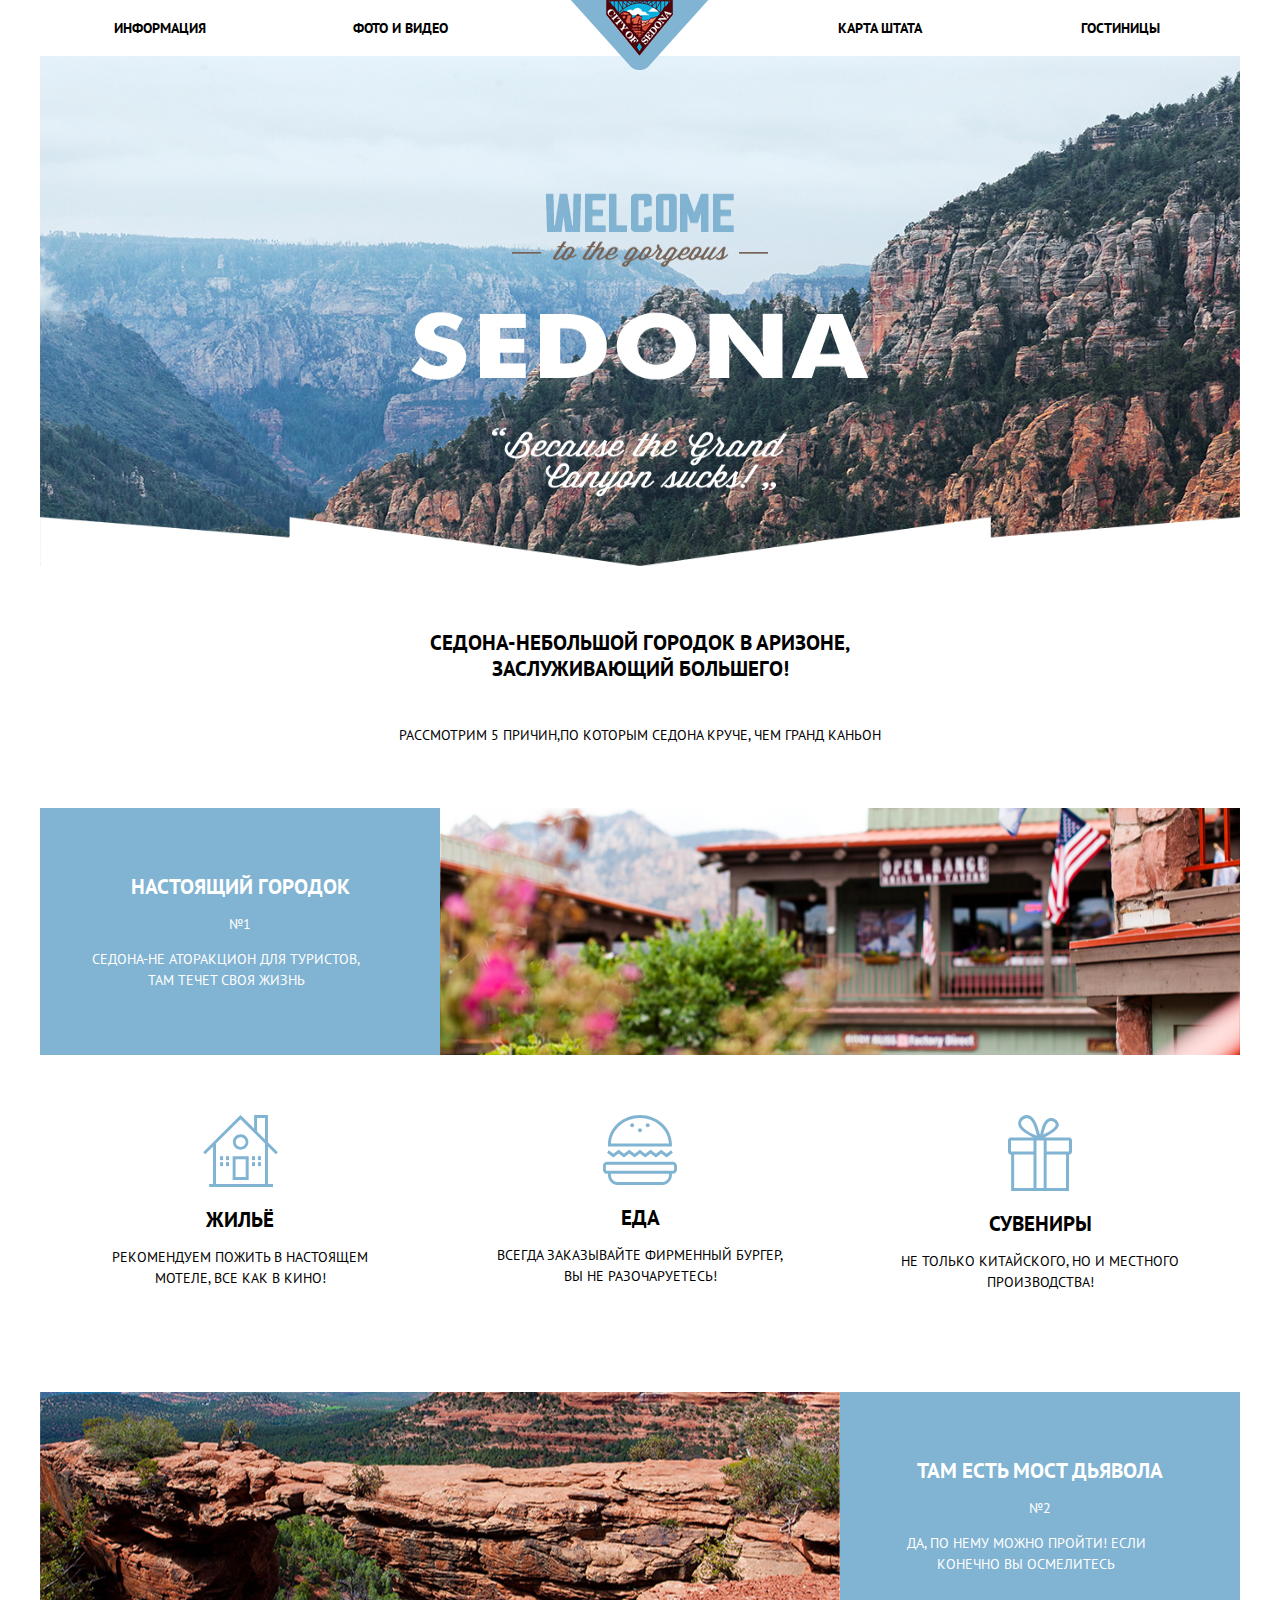
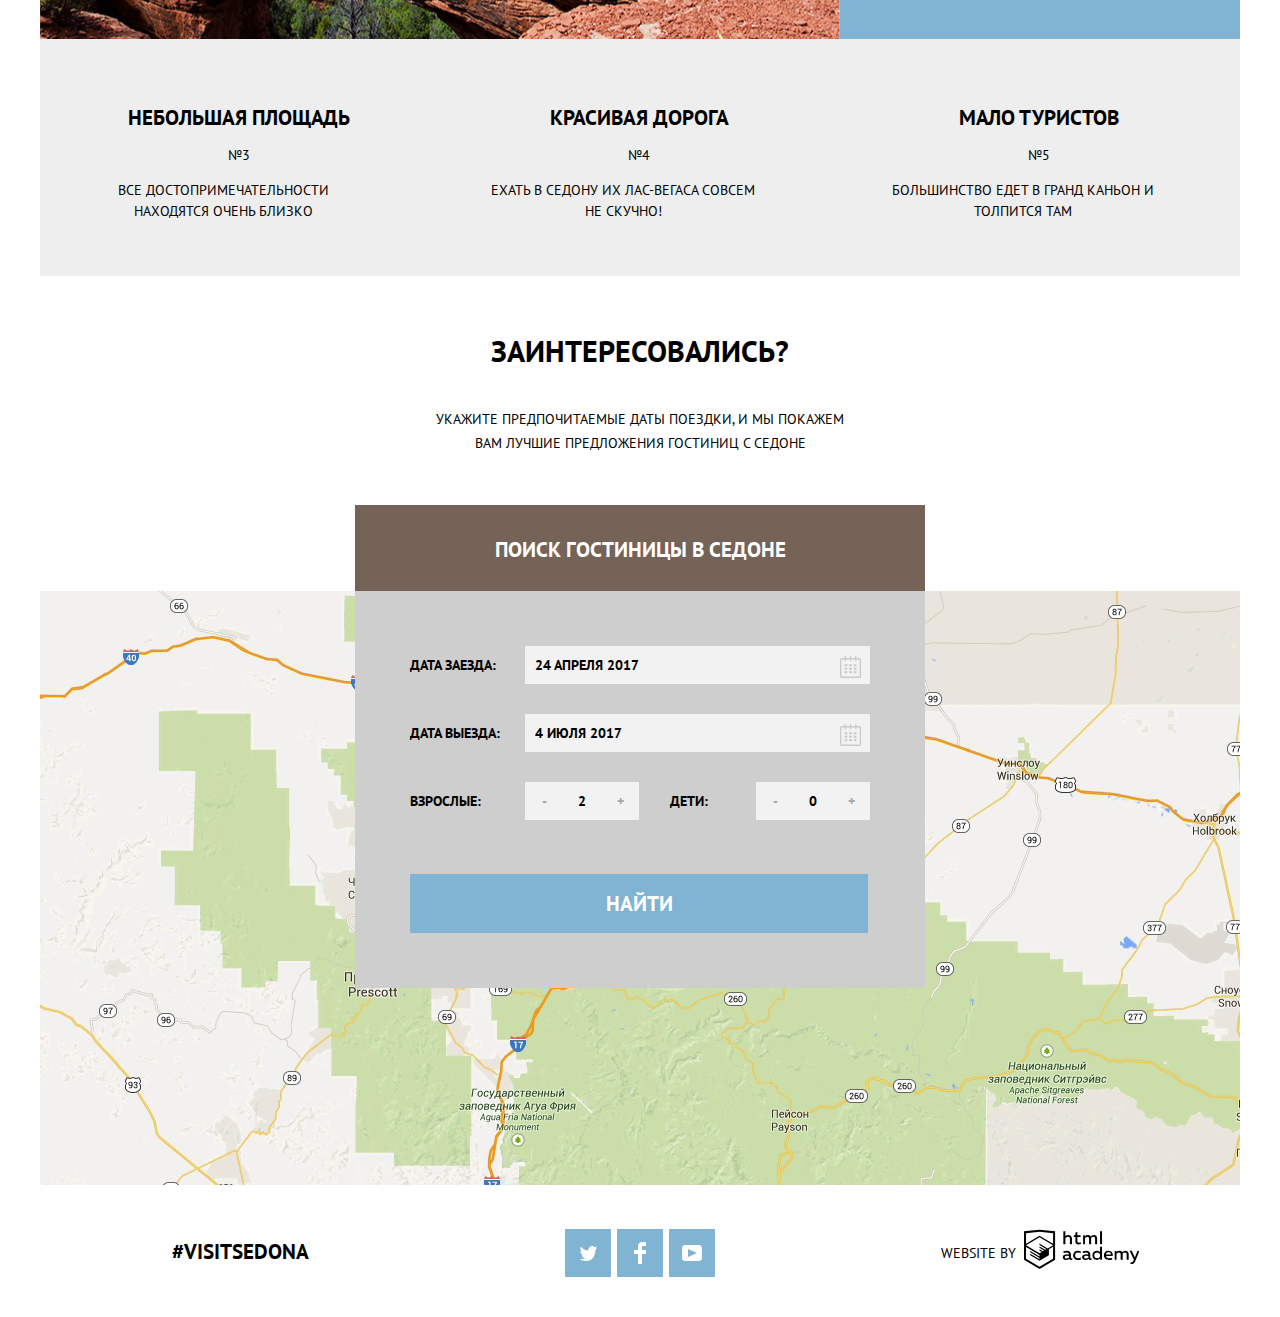
==== commit df3a2b9f: "сделал флексы на список отелей" ====
--- a/index.html
+++ b/index.html
@@ -9,11 +9,13 @@
   <body>
     <header class="main__header">
       <div class="container">
+        <div class="logo">
+          <img src="img/logo.png" width="138" height="70" alt="Логотип сайта Седона">
+        </div>
       <nav class="main__navigation">
         <ul class="main__navigation__list">
           <li><a href="#">Информация</a></li>
           <li><a href="#">Фото и Видео</a></li>
-          <li><img src="img/logo.png" width="138" height="70" alt="Логотип сайта Седона"></li>
           <li><a href="#">Карта Штата</a></li>
           <li><a href="hotels.html">Гостиницы</a></li>
         </ul>
--- a/css/styles.css
+++ b/css/styles.css
@@ -28,6 +28,18 @@
 
 .filter{
   display:flex;
+}
+
+.main__header .container{
+  position: relative;
+}
+
+.logo{
+  width:138px;
+  position: absolute;
+  left:0;
+  right:0;
+  margin:0 auto;
 }
 
 .main__navigation__list{
@@ -44,6 +56,11 @@
   background-color: #fff;
   text-align: center;
 }
+
+.main__navigation__list li:nth-child(3){
+  margin-left: 20%;
+}
+
 .main__navigation__list a{
   font-family: 'PT Sans', sans-serif;
   font-weight: bold;
@@ -252,6 +269,9 @@
   color:rgba(255, 255, 255, 0.3);
 }
 
+.booking{
+  position:relative;
+}
 .booking__form{
   font-family: 'PT Sans', sans-serif;
   font-weight: bold;
@@ -263,6 +283,10 @@
   padding:55px;
   background-color: #cecece;
   margin: 0 auto;
+  position:absolute;
+  left:0;
+  right:0;
+  top:100%;
 }
 
 .booking__form__string{
@@ -392,11 +416,11 @@
   color:#81b3d2;
 }
 
-.booking__form__string2 label:nth-child(1){
+.booking__form__string2 label{
   margin-right: 40px;
 }
 
-.children label:nth-child(1){
+.children label{
   margin-left: 30px;
   margin-right:44px;
 }
@@ -416,7 +440,7 @@
   font-size: 21px;
   color: #fff;
   text-transform: uppercase;
-  width:448px;
+  width:458px;
   height: 59px;
   margin-top: 54px;
   margin-right: auto;
@@ -576,13 +600,13 @@
 }
 .filter__column input:checked + label::after{
  position: absolute;
- content: 'sos';
+ content: '';
  display: block;
  left: 0;
  top: 0;
  width: 23px;
  height: 23px;
- background: url()
+ background: url("../img/checkbox-on.png") right center no-repeat;
 }
 
 .filter__column.price__adjusting{
@@ -593,11 +617,6 @@
   display:block;
 }
 
-.search__result{
-  padding-top: 32px;
-  padding-bottom: 34px;
-}
-
 .found{
   font-family: 'PT Sans', sans-serif;
   font-weight: bold;
@@ -606,7 +625,7 @@
   color: #000;
   text-transform: uppercase;
   margin-right: 49px;
-  margin-left: 72px;
+  margin-top: -8px;
 }
 
 .sort{
@@ -670,31 +689,69 @@
   fill:#81b3d2;
 }
 
-/*
-.search__result__link a{
-  font-family: 'PT Sans', sans-serif;
-  line-height: 18px;
-  font-size: 12px;
-  color: #000;
-  text-transform: uppercase;
-}
-*/
+.search__result__wrapper{
+  display: flex;
+  justify-content: space-between;
+  align-items: center;
+  flex-grow: 1;
+}
+
+.search__result{
+  display: flex;
+  align-items: center;
+  padding-top: 32px;
+  padding-left: 72px;
+  padding-right: 72px;
+}
+
+.list{
+  padding-left: 72px;
+  padding-right: 72px;
+}
+
 .hotel{
-  display:flex;
-  justify-content:flex-start;
+  margin-top: 60px;
+  margin-bottom: 60px;
+}
+
+.hotel__flex{
+  display: flex;
+  justify-content: flex-start;
+}
+
+.hotel__description{
+  display: flex;
+  flex-wrap: nowrap;
+  justify-content: space-between;
+  flex-grow: 1;
+  margin-left: 30px;
 }
 
 .hotel__tophotels{
-  
+  width: 114px;
+}
+
+.hotel__name a{
+  font-family: 'PT Sans', sans-serif;
+  font-weight: bold;
+  line-height: 26px;
+  font-size: 21px;
+  color: #000;
+  text-transform: uppercase;
+  text-decoration: none;
+}
+
+.hotel__name a:hover{
+  color: #81b3d2;
+}
+
+.hotel__name a:active{
+  color: rgba(0, 0, 0, 0.3);
 }
 
 .hotel__name{
-  font-family: 'PT Sans', sans-serif;
-  font-weight: bold;
-  line-height: 26px;
-  font-size: 21px;
-  color: #000;
-  text-transform: uppercase;
+  margin-top: 0;
+  margin-bottom: 10px;
 }
 
 .kind__hotels, .price{
@@ -703,26 +760,82 @@
   font-size: 14px;
   color: #333;
   text-transform: uppercase;
-}
-
-.blue__link{
+  width:110px;
+  padding-top: 5px;
+  padding-bottom: 5px;
+  padding-left: 0px;
+  display: inline-block;
+}
+
+.blue__button a{
   font-family: 'PT Sans', sans-serif;
   font-weight: bold;
   line-height: 21px;
   font-size: 14px;
   color: #fff;
-  text-transform: uppercase;
-}
-
-.brown__link{
+  background-color: #81b3d2;
+  text-transform: uppercase;
+  text-decoration: none;
+  padding-top: 5px;
+  padding-bottom: 5px;
+  padding-left: 18px;
+  padding-right: 17px;
+}
+
+.blue__button a:hover{
+  background-color: #669ec0;
+}
+
+.blue__button a:active{
+  color:rgba(255, 255, 255, 0.3);
+  background-color: #5496bd;
+}
+
+.brown__button a{
   font-family: 'PT Sans', sans-serif;
   font-weight: bold;
   line-height: 21px;
   font-size: 14px;
   color: #fff;
-  text-transform: uppercase;
-}
-
+  background-color: #766357;
+  text-transform: uppercase;
+  text-decoration: none;
+  padding-top: 5px;
+  padding-bottom: 5px;
+  padding-left: 18px;
+  padding-right: 17px;
+}
+
+.brown__button a:hover{
+  background-color: #604e43;
+}
+
+.brown__button a:active{
+  color:rgba(255, 255, 255, 0.3);
+  background-color: #503e33;
+}
+
+.brown__button,
+.blue__button{
+  display: inline-block;
+}
+
+.hotel__rating{
+  font-family: 'PT Sans', sans-serif;
+  line-height: 21px;
+  font-size: 14px;
+  color: #666666;
+  text-transform: uppercase;
+  background-color: #f2f2f2;
+  padding-left: 16px;
+  padding-top: 3px;
+  padding-bottom: 3px;
+  margin-top: 43px;
+}
+
+.hotel__star{
+  text-align: right;
+}
 
 .visually-hidden{
   position: absolute;
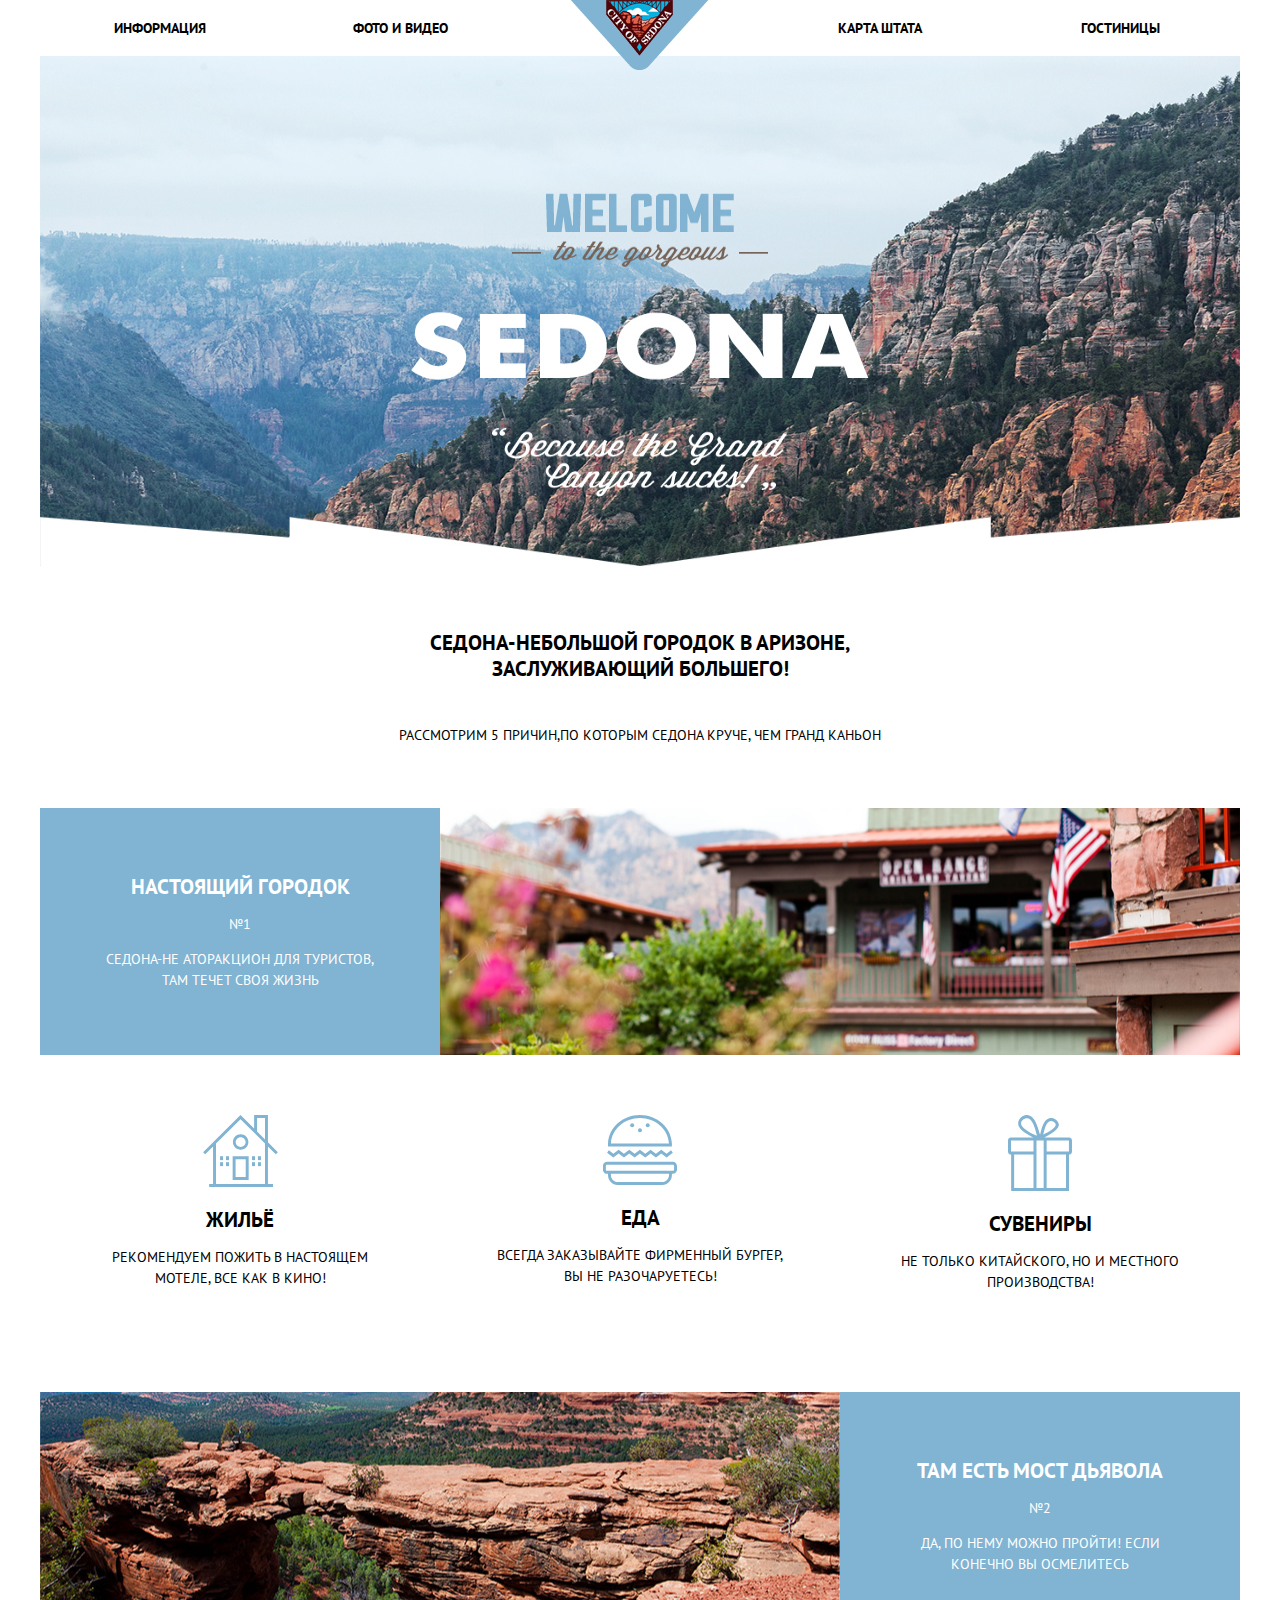
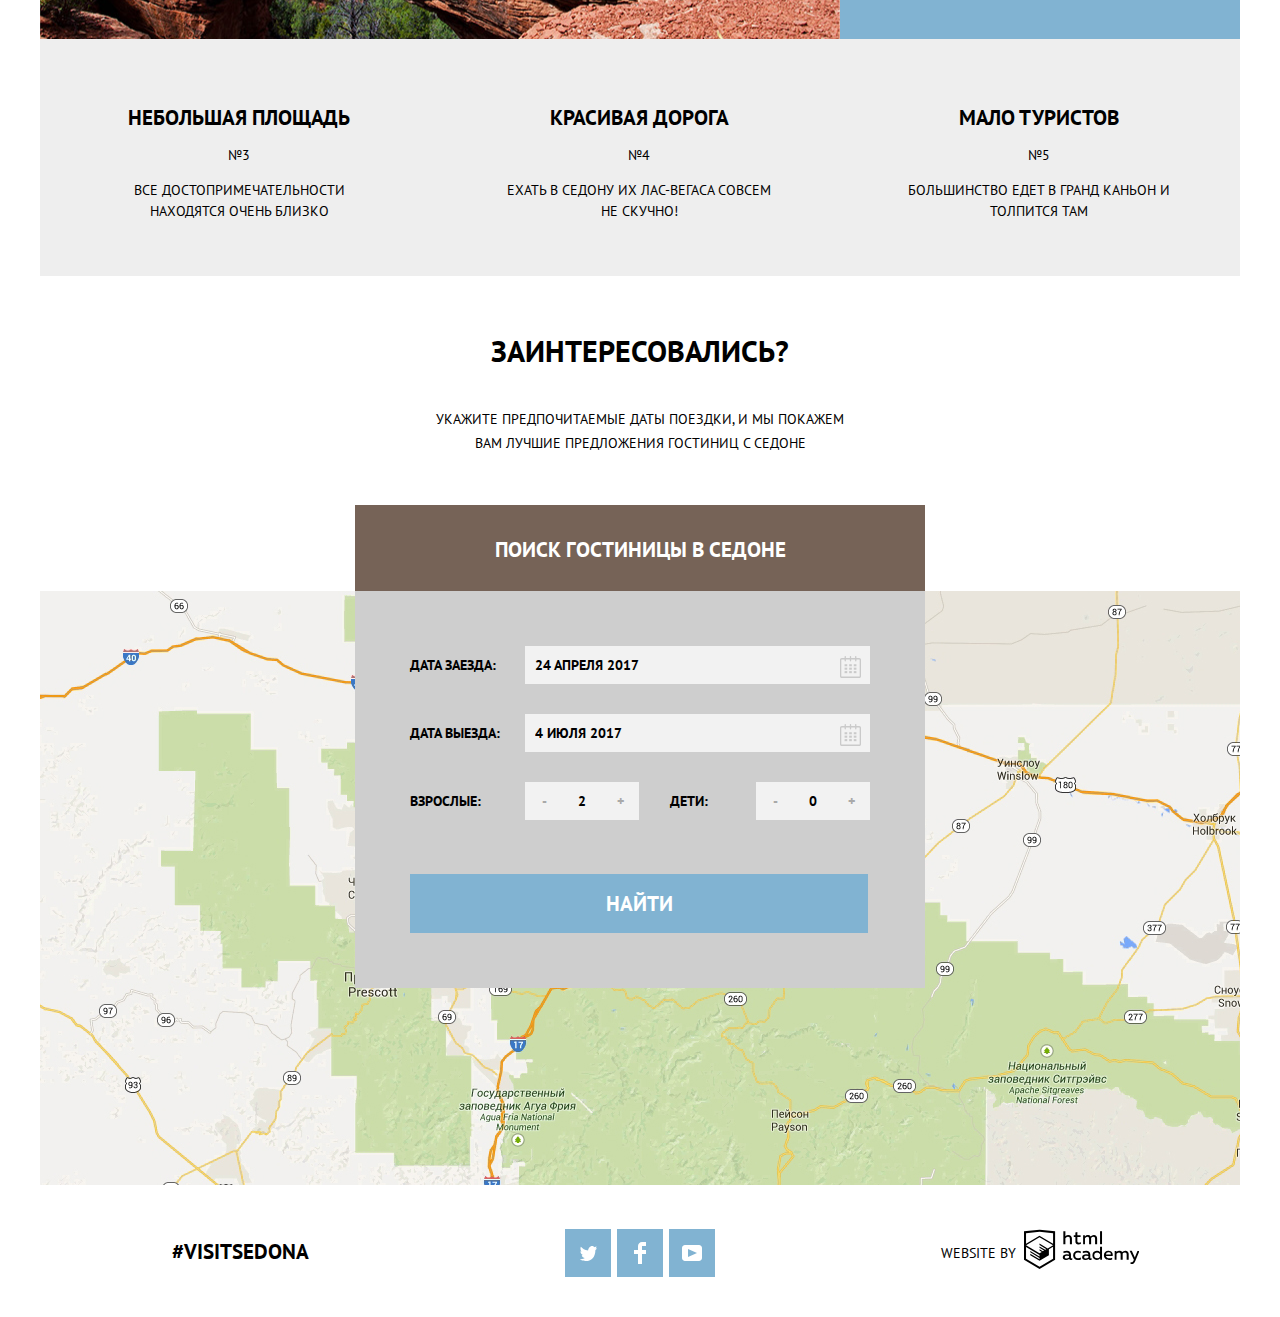
==== commit 244deef7: "фильтр второй страницы" ====
--- a/index.html
+++ b/index.html
@@ -156,9 +156,9 @@
           <fieldset class="booking__form__string define__date">
             <label class="booking__form__label" for="from"><span>Дата заезда:</span>
             <input class="booking__form__field" type="text" id="from" name="from" placeholder="24 апреля 2017">
-            <svg version="1.1" id="Layer_1" xmlns="http://www.w3.org/2000/svg" xmlns:xlink="http://www.w3.org/1999/xlink" x="0px" y="0px"
+            <svg version="1.1" xmlns="http://www.w3.org/2000/svg" xmlns:xlink="http://www.w3.org/1999/xlink" x="0px" y="0px"
             	 width="21px" height="22px" viewBox="0 0 21 22" enable-background="new 0 0 21 22" xml:space="preserve">
-            <g id="calendar_1_">
+            <g>
             	<path d="M19.251,2.025h-2.845V0.648c0-0.381-0.294-0.689-0.656-0.689c-0.363,0-0.656,0.308-0.656,0.689v1.377h-3.938V0.648
             		c0-0.381-0.294-0.689-0.655-0.689c-0.363,0-0.657,0.308-0.657,0.689v1.377H5.906V0.648c0-0.381-0.294-0.689-0.656-0.689
             		c-0.363,0-0.657,0.308-0.657,0.689v1.377H1.75C0.784,2.025,0,2.847,0,3.862v16.302C0,21.179,0.784,22,1.75,22h17.501
@@ -180,11 +180,11 @@
             </label>
           </fieldset>
           <fieldset class="booking__form__string define__date">
-            <label class="booking__form__label" for="from"><span>Дата выезда:</span>
+            <label class="booking__form__label" for="to"><span>Дата выезда:</span>
             <input class="booking__form__field" type="text" id="to" name="to" placeholder="4 июля 2017">
-            <svg version="1.1" id="Layer_1" xmlns="http://www.w3.org/2000/svg" xmlns:xlink="http://www.w3.org/1999/xlink" x="0px" y="0px"
+            <svg version="1.1" xmlns="http://www.w3.org/2000/svg" xmlns:xlink="http://www.w3.org/1999/xlink" x="0px" y="0px"
             	 width="21px" height="22px" viewBox="0 0 21 22" enable-background="new 0 0 21 22" xml:space="preserve">
-            <g id="calendar_1_">
+            <g>
             	<path d="M19.251,2.025h-2.845V0.648c0-0.381-0.294-0.689-0.656-0.689c-0.363,0-0.656,0.308-0.656,0.689v1.377h-3.938V0.648
             		c0-0.381-0.294-0.689-0.655-0.689c-0.363,0-0.657,0.308-0.657,0.689v1.377H5.906V0.648c0-0.381-0.294-0.689-0.656-0.689
             		c-0.363,0-0.657,0.308-0.657,0.689v1.377H1.75C0.784,2.025,0,2.847,0,3.862v16.302C0,21.179,0.784,22,1.75,22h17.501
--- a/css/styles.css
+++ b/css/styles.css
@@ -155,7 +155,9 @@
   font-size: 14px;
   color: #fff;
   text-transform: uppercase;
-  max-width: 282px;
+  max-width: 280px;
+  margin-left: auto;
+  margin-right: auto;
 }
 
 .reason__opportunity{
@@ -609,12 +611,132 @@
  background: url("../img/checkbox-on.png") right center no-repeat;
 }
 
-.filter__column.price__adjusting{
+/*.filter__column.price__adjusting{
   width: 50%;
 }
-
+*/
 .filter__column label{
   display:block;
+}
+
+.filter__range{
+  font-family: 'PT Sans', sans-serif;
+  width: 330px;
+  margin:50px auto;
+  color:#fff;
+  text-transform: uppercase;
+}
+
+.filter__range__title {
+  margin-bottom: 9px;
+  font-weight: bold;
+  font-size: 16px;
+  line-height: 21px;
+}
+
+.price__controls {
+  position: relative;
+  height: 36px;
+  margin-bottom: 20px;
+  font-size: 0;
+  border: 2px solid #ffffff;
+  border-radius: 2px;
+}
+
+.price__controls::after {
+  content: "";
+  position: absolute;
+  width: 2px;
+  height: 22px;
+  top:50%;
+  left: 50%;
+  transform: translate(-50%, -50%);
+  background: #ffffff;
+}
+
+
+.price__controls label {
+  display: inline-block;
+  font-size: 14px;
+  line-height: 32px;
+  vertical-align: top;
+  cursor: pointer;
+}
+
+.price__controls .min__price,
+.price__controls .max__price {
+  /*width: 90px;*/
+  padding-left: 65px;
+}
+
+.price__controls input {
+  width: 50px;
+  margin: 0;
+  color: inherit;
+  font: inherit;
+  background: none;
+  border: none;
+}
+
+.range__controls {
+  position: relative;
+  margin-bottom: 32px;
+}
+
+.range__controls .scale {
+  height: 2px;
+  background: rgba(255, 255, 255, 0.3);
+}
+
+.range__controls .bar {
+  width: 80%;
+  height: 2px;
+  background: #ffffff;
+}
+
+.range__toggle {
+  position: absolute;
+  top: -7px;
+  width: 4px;
+  height: 4px;
+  background: #ababab;
+  border: 8px solid #ffffff;
+  border-radius: 50%;
+  box-shadow: 0 2px 1px 0 rgba(0, 1, 1, 0.2);
+  cursor: pointer;
+}
+
+.range__toggle:hover {
+  background: #1c4f80;
+}
+
+.range__toggle__min {
+  left: 0;
+}
+
+.range__toggle__max {
+  left: 80%;
+}
+
+.btn__price {
+  display: block;
+  margin: 0 auto;
+  padding: 6px 35px;
+
+  font-size: 14px;
+  line-height: 20px;
+  color: #ffffff;
+  text-transform: uppercase;
+
+  background: transparent;
+  border: 2px solid #ffffff;
+  border-radius: 2px;
+  cursor: pointer;
+}
+
+.btn__price:hover {
+  color: #000000;
+  background: #ffffff;
 }
 
 .found{
@@ -727,8 +849,13 @@
   margin-left: 30px;
 }
 
+.hotel__description_full{
+  margin-top: 7px;
+}
+
 .hotel__tophotels{
-  width: 114px;
+  width: 110px;
+  flex-shrink: 0;
 }
 
 .hotel__name a{
@@ -751,7 +878,7 @@
 
 .hotel__name{
   margin-top: 0;
-  margin-bottom: 10px;
+  margin-bottom: 0;
 }
 
 .kind__hotels, .price{
@@ -760,10 +887,7 @@
   font-size: 14px;
   color: #333;
   text-transform: uppercase;
-  width:110px;
-  padding-top: 5px;
-  padding-bottom: 5px;
-  padding-left: 0px;
+  margin-right: 39px;
   display: inline-block;
 }
 
@@ -780,6 +904,7 @@
   padding-bottom: 5px;
   padding-left: 18px;
   padding-right: 17px;
+  display: block;
 }
 
 .blue__button a:hover{
@@ -787,8 +912,8 @@
 }
 
 .blue__button a:active{
+  background-color: #5496bd;
   color:rgba(255, 255, 255, 0.3);
-  background-color: #5496bd;
 }
 
 .brown__button a{
@@ -804,6 +929,7 @@
   padding-bottom: 5px;
   padding-left: 18px;
   padding-right: 17px;
+  display: block;
 }
 
 .brown__button a:hover{
@@ -827,9 +953,7 @@
   color: #666666;
   text-transform: uppercase;
   background-color: #f2f2f2;
-  padding-left: 16px;
-  padding-top: 3px;
-  padding-bottom: 3px;
+  padding: 3px 13px;
   margin-top: 43px;
 }
 
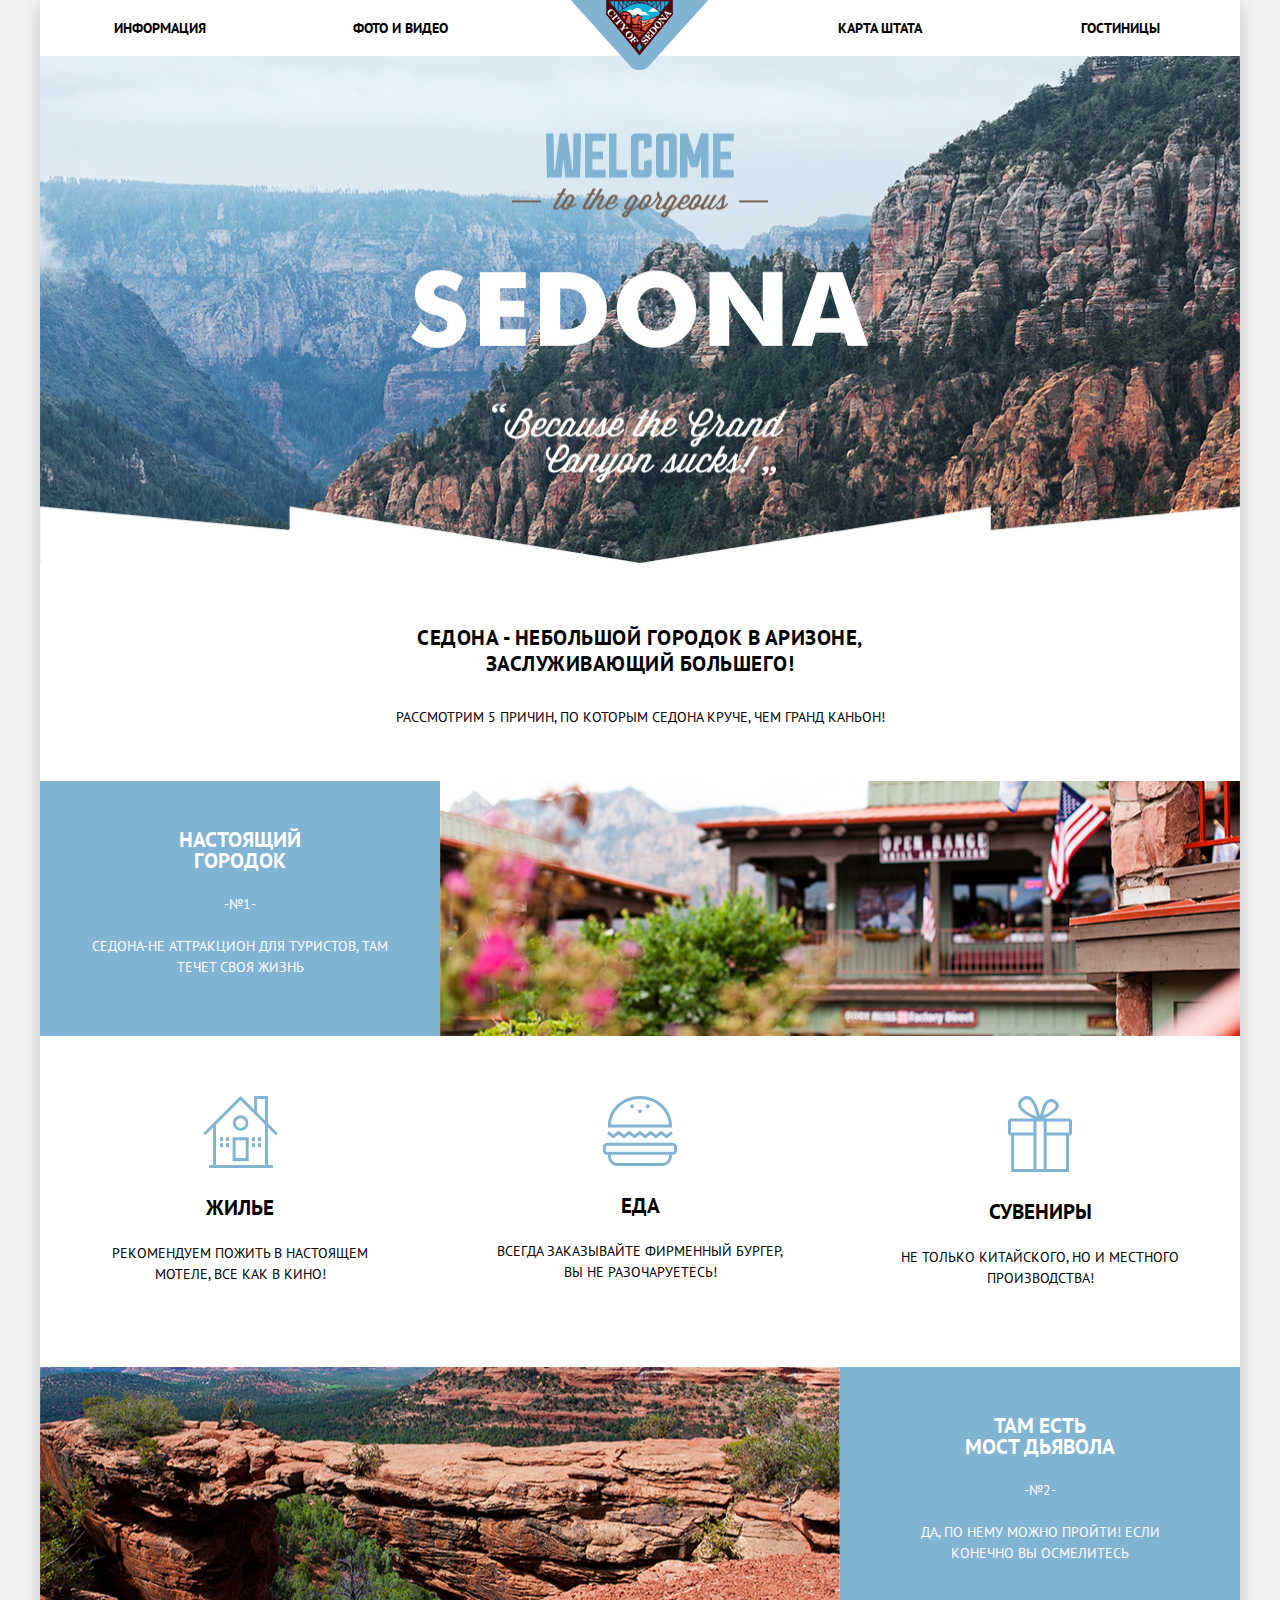
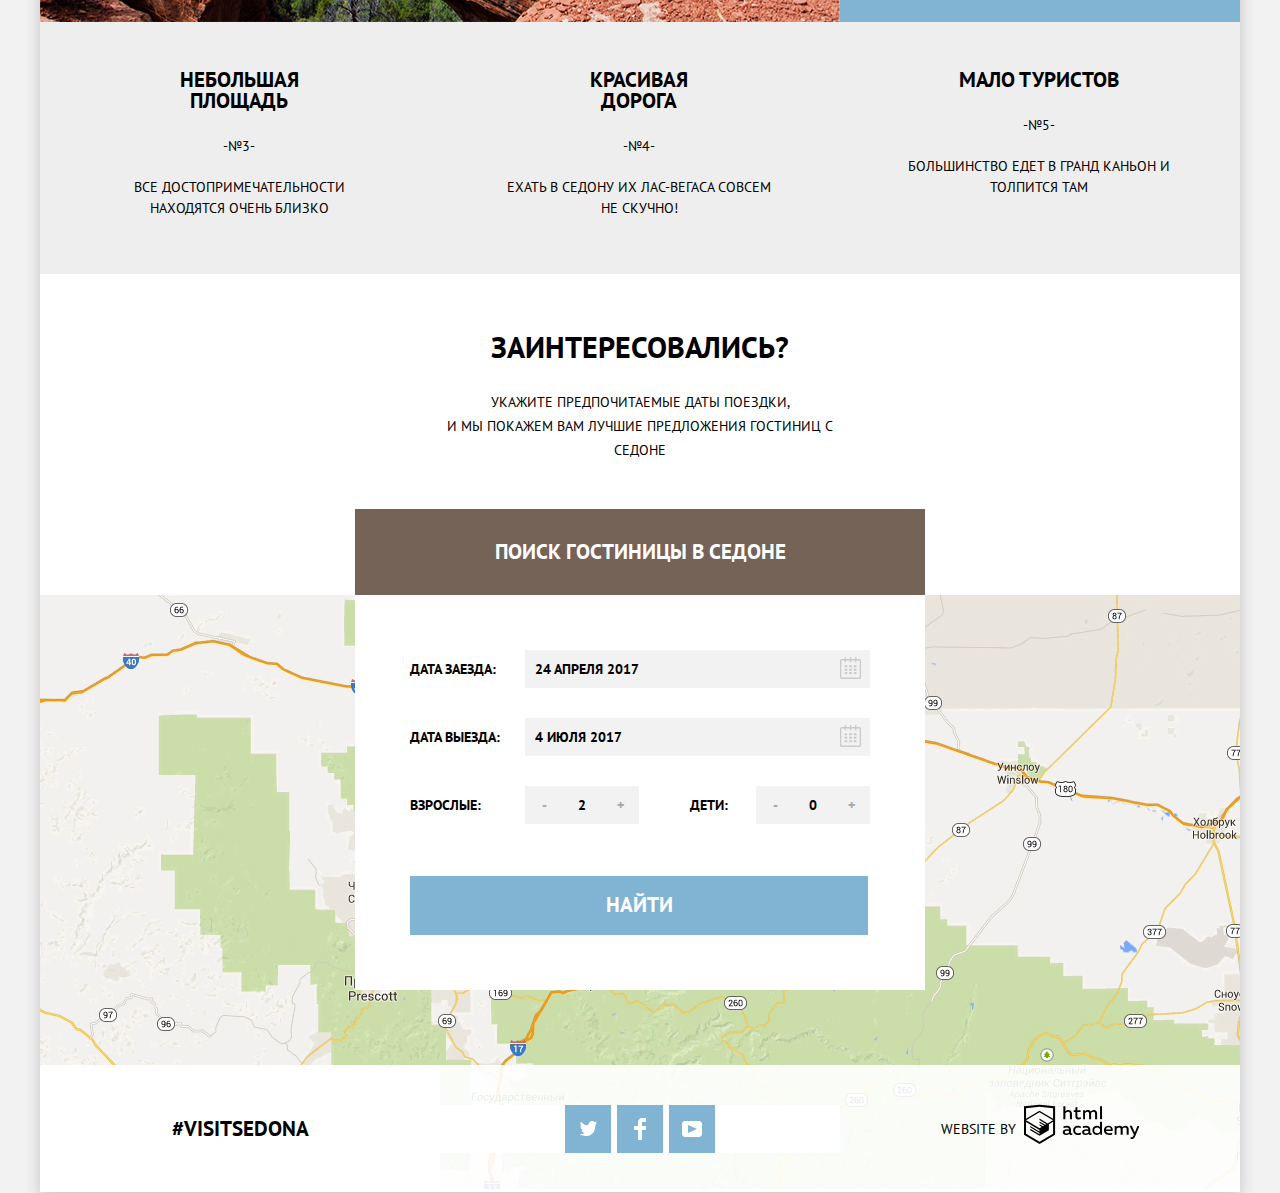
==== commit 605be15f: "final" ====
--- a/index.html
+++ b/index.html
@@ -4,9 +4,10 @@
     <meta charset="utf-8">
     <title>sedona</title>
     <link rel="stylesheet" href="css/normalize.css">
-    <link rel="stylesheet" href="css/styles.css">
+    <link rel="stylesheet" href="css/styles.min.css">
   </head>
   <body>
+    <div class="container__max">
     <header class="main__header">
       <div class="container">
         <div class="logo">
@@ -26,7 +27,7 @@
     <main>
       <div class="main__image">
         <div class="container">
-        <img src="img/top__photo.jpg" alt="Sedona" width="1200" height="510">
+        <img src="img/top.jpg" alt="Sedona" width="1200" height="507">
         </div>
       </div>
 
@@ -34,8 +35,8 @@
         <div class="container">
 
         <div class="reason__wrapper">
-        <h1 class="reason__title">Седона-небольшой городок в Аризоне, заслуживающий большего!</h1>
-        <p class="reason__description">Рассмотрим 5 причин,по которым Седона круче, чем гранд каньон</p>
+        <h1 class="reason__title">Седона - небольшой городок в Аризоне, заслуживающий большего!</h1>
+        <p class="reason__description">Рассмотрим 5 причин, по которым Седона круче, чем гранд каньон!</p>
         </div>
 
         <div class="reasons__list">
@@ -43,9 +44,9 @@
           <div class="mainReason mainReason--normal">
             <div class="mainReason__blue">
               <h2 class="reason__name">Настоящий городок</h2>
-              <div class="reason__number">№1</div>
+              <div class="reason__number">-№1-</div>
               <p class="reason__explanation">
-              Седона-не аторакцион для туристов,
+              Седона-не аттракцион для туристов,
               Там течет своя жизнь
               </p>
             </div>
@@ -55,7 +56,7 @@
             <div class="reason__house">
               <img src="img/icon-1.svg" alt="House" width="75" height="72">
             </div>
-            <h2 class="opportunity__name">Жильё</h2>
+            <h2 class="opportunity__name">Жилье</h2>
             <p class="explanation__grey">
               Рекомендуем пожить в настоящем
               мотеле, все как в кино!
@@ -87,11 +88,10 @@
           <!--вторая-->
           <div class="mainReason mainReason--reverse">
             <div class="mainReason__blue">
-            <h2 class="reason__name">Там есть мост дьявола</h2>
-            <div class="reason__number">№2</div>
+            <h2 class="reason__name">Там есть <br>мост дьявола</h2>
+            <div class="reason__number">-№2-</div>
             <p class="reason__explanation">
-              Да, по нему можно
-              Пройти! Если конечно
+              Да, по нему можно пройти! Если конечно
               вы осмелитесь
             </p>
           </div>
@@ -100,7 +100,7 @@
           <div class="reason__greycolor small__blocks">
             <h2 class="reason__name  reason__name--grey">Небольшая площадь</h2>
             <div class="reason__number reason__number--greycolor">
-              №3
+              -№3-
             </div>
             <div class="reason__explanation__grey">
             <p class="reason__explanation reason__explanation--grey">
@@ -112,7 +112,7 @@
           <div class="reason__greycolor small__blocks">
               <h2 class="reason__name  reason__name--grey">Красивая дорога</h2>
               <div class="reason__number reason__number--greycolor">
-                №4
+                -№4-
               </div>
               <div class="reason__explanation__grey">
               <p class="reason__explanation reason__explanation--grey">
@@ -125,7 +125,7 @@
           <div class="reason__greycolor small__blocks">
                 <h2 class="reason__name  reason__name--grey">Мало Туристов</h2>
                 <div class="reason__number reason__number--greycolor">
-                  №5
+                  -№5-
                 </div>
                 <div class="reason__explanation__grey">
                 <p class="reason__explanation reason__explanation--grey">
@@ -143,7 +143,7 @@
         <div class="booking__wrapper">
         <h2 class="booking__name">Заинтересовались?</h2>
         <p class="booking__explanation">
-          Укажите предпочитаемые даты поездки,
+          Укажите предпочитаемые даты поездки,<br>
           и мы покажем вам лучшие предложения гостиниц с седоне
         </p>
         </div>
@@ -260,5 +260,5 @@
       </div>
       </div>
     </footer>
-
+    </div>
     </body>
--- a/css/styles.min.css
+++ b/css/styles.min.css
@@ -0,0 +1 @@
+@import url(https://fonts.googleapis.com/css?family=PT+Sans:400,700&subset=cyrillic);html{-webkit-box-sizing:border-box;box-sizing:border-box}*,::after,::before{-webkit-box-sizing:inherit;box-sizing:inherit}body{background-color:#f2f2f2;min-width:1200px}.container,.container__max{width:1200px;margin:0 auto}.container__max{background-color:#fff;-webkit-box-shadow:0 5px 15px 0 rgba(0,1,1,.2);box-shadow:0 5px 15px 0 rgba(0,1,1,.2)}.mainReason--normal{background:url(../img/main__reason1.jpg) right center no-repeat #b35f4d}.mainReason--reverse{background:url(../img/main__reason2.jpg) left center no-repeat #e5b29e}.filter__wrapper{background:url(../img/filter__background.jpg) center center no-repeat #6a727a;background-size:cover}.filter{display:-webkit-box;display:-ms-flexbox;display:flex}.main__header .container{position:relative}.logo{width:138px;position:absolute;left:0;right:0;margin:0 auto}.main__navigation__list{margin:0;padding:0;list-style:none;display:-webkit-box;display:-ms-flexbox;display:flex;-ms-flex-wrap:wrap;flex-wrap:wrap}.main__navigation__list li{width:20%;padding-top:15px;padding-bottom:15px;background-color:#fff;text-align:center}.main__navigation__list li:nth-child(3){margin-left:20%}.main__navigation__list a{font-family:'PT Sans',Arial,sans-serif;font-weight:700;line-height:26px;font-size:14px;color:#000;text-decoration:none;text-transform:uppercase}.main__navigation__list a:hover{color:#81b3d2}.main__navigation__list a:active{color:rgba(0,0,0,.3)}.main__navigation__current a{color:#766357}.reason__wrapper{max-width:490px;margin:58px auto 51px;text-align:center}.reason__title{font-family:'PT Sans',Arial,sans-serif;font-weight:700;line-height:26px;font-size:21px;color:#000;text-transform:uppercase;margin-bottom:27px;letter-spacing:.5px}.reasons__list{display:-webkit-box;display:-ms-flexbox;display:flex;-ms-flex-wrap:wrap;flex-wrap:wrap}.mainReason{width:100%}.small__blocks{width:33.3333333%}.mainReason__blue{width:400px;background-color:#81b3d2;padding:30px 45px 58px;text-align:center}.mainReason--reverse{padding-left:800px}.reason__description{font-family:'PT Sans',Arial,sans-serif;line-height:26px;font-size:14px;color:#000;text-transform:uppercase}.reason__explanation,.reason__name,.reason__number{font-family:'PT Sans',Arial,sans-serif;line-height:21px;color:#fff;text-transform:uppercase}.reason__name{font-weight:700;font-size:21px}.mainReason__blue h2{padding-left:50px;padding-right:50px;margin-bottom:23px}.reason__explanation,.reason__number{font-size:14px}.reason__explanation{max-width:305px;margin:21px auto 0}.reason__opportunity{padding:60px 48px 64px;text-align:center}.explanation__grey,.opportunity__name{font-family:'PT Sans',Arial,sans-serif;line-height:21px;color:#000;text-transform:uppercase}.opportunity__name{font-weight:700;font-size:21px}.explanation__grey{font-size:14px}.small__blocks h2,.small__blocks p{margin-top:25px}.reason__greycolor{padding:22px 44px 55px 42px;text-align:center;background-color:#eee}.reason__explanation--grey,.reason__name--grey,.reason__number--greycolor{font-family:'PT Sans',Arial,sans-serif;line-height:21px;color:#000;text-transform:uppercase}.reason__name--grey{font-weight:700;font-size:21px}.reason__greycolor h2{max-width:160px;margin-left:auto;margin-right:auto;margin-bottom:25px}p.reason__explanation--grey{margin-top:20px;max-width:280px}.reason__explanation--grey,.reason__number--greycolor{font-size:14px}.booking__wrapper{max-width:436px;margin:55px auto 47px;text-align:center}.booking__wrapper h2{margin-bottom:25px}.booking__explanation,.booking__name{font-family:'PT Sans',Arial,sans-serif;color:#000;text-transform:uppercase}.booking__name{font-weight:700;margin-bottom:38px;line-height:36px;font-size:30px}.booking__explanation{line-height:24px;font-size:14px}.booking__link{width:570px;min-height:86px;background-color:#766357;margin:auto;padding-top:30px;text-align:center}.booking__link:hover{background-color:#604e43}.booking__link:active{background-color:#503e33}.booking__search{font-family:'PT Sans',Arial,sans-serif;font-weight:700;line-height:26px;font-size:21px;color:#fff;text-decoration:none;text-transform:uppercase}.booking__search:hover{color:#fff}.booking__search:active{color:rgba(255,255,255,.3)}.booking{position:relative}.booking__form{font-family:'PT Sans',Arial,sans-serif;font-weight:700;line-height:26px;font-size:14px;color:#000;text-transform:uppercase;width:570px;padding:55px;background-color:#fff;margin:0 auto;position:absolute;left:0;right:0;top:100%}.booking__form__string{border:0;padding:0;margin:0;position:relative}.booking__form__label{position:relative}.booking__form__label svg{width:21px;height:22px;position:absolute;right:9px;top:-3px;fill:#cacaca}.booking__form__label svg:hover{fill:#000}.booking__form__label svg:active,.copyright svg:hover{fill:#81b3d2}.booking__form__label span{margin-right:15px;width:96px;display:inline-block;vertical-align:baseline}.booking__form__field{font-family:'PT Sans',Arial,sans-serif;font-weight:700;line-height:26px;font-size:14px;color:#000;text-transform:uppercase;background-color:#f2f2f2;width:345px;height:38px;border:0;padding-left:10px;margin-bottom:30px}.booking__form__field:hover{background-color:#ebebeb}.booking__form__field:focus{background-color:#fff}.booking__form__field::-webkit-input-placeholder{font-family:'PT Sans',Arial,sans-serif;font-weight:700;line-height:26px;font-size:14px;color:#000;text-transform:uppercase}.booking__form__field:-ms-input-placeholder{font-family:'PT Sans',Arial,sans-serif;font-weight:700;line-height:26px;font-size:14px;color:#000;text-transform:uppercase}.booking__form__field::placeholder{font-family:'PT Sans',Arial,sans-serif;font-weight:700;line-height:26px;font-size:14px;color:#000;text-transform:uppercase}.quantity{display:inline-block}.container__for__form{width:460px;margin:0 auto}.booking__form__add{display:-webkit-box;display:-ms-flexbox;display:flex;margin:0;padding:0;border:0}.booking__form__string2{width:50%}input.quantity__field{font-family:'PT Sans',Arial,sans-serif;font-weight:700;line-height:26px;font-size:14px;color:#000;text-transform:uppercase;width:38px;height:38px;background:#f2f2f2;border:0;text-align:center;margin:0}.quantity__field::-webkit-input-placeholder{color:#000}.quantity__field:-ms-input-placeholder{color:#000}.quantity__field::placeholder{color:#000}.booking__button,.sign{font-family:'PT Sans',Arial,sans-serif;font-weight:700;font-size:14px;width:38px;height:38px;background-color:#f2f2f2;color:#a9a9a9;border:0}.sign:hover{color:#000}.search__result__parameters a:hover,.sign:active{color:#81b3d2}.booking__form__string2 label{margin-right:40px}.children label{margin-left:50px;margin-right:24px}.booking__button{line-height:26px;font-size:21px;color:#fff;text-transform:uppercase;width:458px;height:59px;margin-top:52px;margin-right:auto;margin-left:auto;background-color:#81b3d2;-webkit-box-shadow:none;box-shadow:none}.booking__button:hover{background-color:#669ec0}.booking__button:active{background-color:#5496bc;color:rgba(255,255,255,.3)}.map{margin-bottom:-128px}.sedona__footer .container{display:-webkit-box;display:-ms-flexbox;display:flex;min-height:127px}.sedona__footer{background-color:rgba(255,255,255,.9);position:relative}.hashtag{width:33.333333%;text-align:center;background-color:#fff;-webkit-box-align:center;-ms-flex-align:center;align-items:center}.hashtag a{font-family:'PT Sans',Arial,sans-serif;font-weight:700;line-height:26px;font-size:21px;color:#000;text-decoration:none;text-transform:uppercase}.hashtag,.social,.social__button{display:-webkit-box;display:-ms-flexbox;display:flex;-webkit-box-pack:center;-ms-flex-pack:center;justify-content:center}.social{text-align:center;-ms-flex-wrap:wrap;flex-wrap:wrap;width:33.333333%;margin:auto;background-color:#fff}.social__button{background-color:#81b3d2;-webkit-box-align:center;-ms-flex-align:center;align-items:center;width:46px;height:48px;margin:0 3px}.social__button:hover{background-color:#669ec0}.social__button:active{background-color:#5496bd}.social__button:active img{opacity:.3}.copyright,.filter__column,.filter__column legend{font-family:'PT Sans',Arial,sans-serif;text-transform:uppercase}.copyright{width:33.333333%;text-align:center;font-size:14px;text-decoration:none;display:-webkit-box;display:-ms-flexbox;display:flex;-webkit-box-align:center;-ms-flex-align:center;align-items:center;-webkit-box-pack:center;-ms-flex-pack:center;justify-content:center;line-height:26px;color:#000}.copyright svg{width:115px;height:41px;fill:#000}.copyright svg:active{fill:#bdbbbc}.copyright p{margin-right:8px}.filter__column,.filter__column legend{line-height:21px;color:#fff}.filter__column legend{font-weight:700;padding-top:26px;margin-bottom:19px;font-size:16px}.filter__column{font-size:14px;width:25%;border:0}.filter__column:nth-child(1){padding-left:70px}.filter__column:nth-child(even){padding-left:21px}.filter__column label{position:relative;padding-left:40px;margin-top:0;margin-bottom:25px;display:block}.filter__column label::before{position:absolute;content:'';display:block;left:0;top:0;width:23px;height:23px;border:2px solid #fff;border-radius:2px}.filter__column input:checked+label::after{position:absolute;content:'';display:block;left:3px;top:-2px;width:23px;height:23px;background:url(../img/checkbox-on.png) right center no-repeat}.filter__range{font-family:'PT Sans',Arial,sans-serif;width:317px;margin-top:26px;margin-left:202px;color:#fff;text-transform:uppercase}.filter__range__title{margin-bottom:11px;font-weight:700;font-size:16px;line-height:21px}.price__controls{position:relative;height:36px;margin-bottom:20px;font-size:0;border:2px solid #fff;border-radius:2px;max-width:320px}.price__controls::after{content:"";position:absolute;width:2px;height:22px;top:50%;left:50%;-webkit-transform:translate(-50%,-50%);transform:translate(-50%,-50%);background:#fff}.price__controls label{display:inline-block;font-size:14px;line-height:32px;vertical-align:top;cursor:pointer}.price__controls .min__price{padding-left:65px}.price__controls .max__price{padding-left:80px}.price__controls input{width:50px;margin:0;color:inherit;font:inherit;background:0 0;border:0}.range__controls{position:relative;margin-bottom:32px;max-width:320px}.range__controls .scale{height:2px;background:rgba(255,255,255,.3)}.range__controls .bar{width:80%;height:2px;background:#fff}.range__toggle{position:absolute;top:-8px;width:20px;height:20px;background:#ababab;border:8px solid #fff;border-radius:50%;-webkit-box-shadow:0 2px 1px 0 rgba(0,1,1,.2);box-shadow:0 2px 1px 0 rgba(0,1,1,.2);cursor:pointer}.range__toggle:hover{background:#1c4f80}.range__toggle__min{left:0}.range__toggle__max{left:80%}.btn__price,.found{text-transform:uppercase}.btn__price{display:block;margin:0 auto;padding-top:6px;padding-bottom:6px;width:135px;background:0 0;border:2px solid #fff;border-radius:2px;cursor:pointer;font-size:14px;line-height:20px;color:#fff}.btn__price:hover{color:#000;background:#fff}.found{font-family:'PT Sans',Arial,sans-serif;font-weight:700;line-height:26px;font-size:21px;color:#000;margin-right:49px;margin-top:-8px}.search__result__parameters a,.sort,a.search__result__link--active{font-family:'PT Sans',Arial,sans-serif;line-height:18px;font-size:12px;text-transform:uppercase}.sort{font-weight:700;color:#000;margin-right:39px}ul.search__result__parameters{display:inline;padding:0}.search__result__parameters li{list-style:none;display:inline;margin-right:28px}.search__result__parameters a,a.search__result__link--active{text-decoration:none}.search__result__parameters a{color:rgba(0,0,0,.3);border-bottom:1px dashed #81b3d2}a.search__result__link--active{color:#81b3d2;border-bottom:0}.search__result__parameters a:active{color:#000;border-bottom:0}.scroll__hotels svg{fill:#cacaca}.scroll__hotels svg:hover{fill:#000}.scroll__hotels svg:active{fill:#81b3d2}.search__result,.search__result__wrapper{display:-webkit-box;display:-ms-flexbox;display:flex;-webkit-box-align:center;-ms-flex-align:center;align-items:center}.search__result__wrapper{-webkit-box-pack:justify;-ms-flex-pack:justify;justify-content:space-between;-webkit-box-flex:1;-ms-flex-positive:1;flex-grow:1}.search__result{padding:19px 72px 12px}.list{padding-left:72px;padding-right:72px}.hotel{padding-top:30px;padding-bottom:27px;border-top:1px solid #e5e5e5}.hotel:last-child{border-bottom:1px solid #e5e5e5}.hotel__description,.hotel__flex{display:-webkit-box;display:-ms-flexbox;display:flex;-webkit-box-pack:start;-ms-flex-pack:start;justify-content:flex-start}.hotel__description{-ms-flex-wrap:nowrap;flex-wrap:nowrap;-webkit-box-pack:justify;-ms-flex-pack:justify;justify-content:space-between;-webkit-box-flex:1;-ms-flex-positive:1;flex-grow:1;margin-left:30px}.hotel__description_full{margin-top:9px}.hotel__tophotels{width:110px;-ms-flex-negative:0;flex-shrink:0}.hotel__name a{font-family:'PT Sans',Arial,sans-serif;font-weight:700;line-height:26px;font-size:21px;color:#000;text-transform:uppercase;text-decoration:none}.hotel__name a:hover{color:#81b3d2}.hotel__name a:active{color:rgba(0,0,0,.3)}.hotel__name{margin-top:0;margin-bottom:0}.blue__button a,.brown__button a,.kind__hotels,.price{font-family:'PT Sans',Arial,sans-serif;line-height:21px;font-size:14px;text-transform:uppercase}.kind__hotels,.price{min-width:112px;padding-right:10px;color:#333}.blue__button a,.brown__button a{font-weight:700;color:#fff;background-color:#81b3d2;text-decoration:none;padding:3px 17px 3px 18px;display:block}.blue__button a:hover{background-color:#669ec0}.blue__button a:active{background-color:#5496bd;color:rgba(255,255,255,.3)}.brown__button a{background-color:#766357}.brown__button a:hover{background-color:#604e43}.brown__button a:active{color:rgba(255,255,255,.3);background-color:#503e33}.blue__button,.brown__button,.kind__hotels,.price{display:inline-block;vertical-align:middle}.hotel__rating{font-family:'PT Sans',Arial,sans-serif;line-height:21px;font-size:14px;color:#666;text-transform:uppercase;background-color:#f2f2f2;padding:3px 13px;margin-top:43px}.hotel__star{text-align:right}.visually-hidden{position:absolute;clip:rect(0 0 0 0);width:1px;height:1px;margin:-1px}input.visually-hidden:focus+label{opacity:.5}
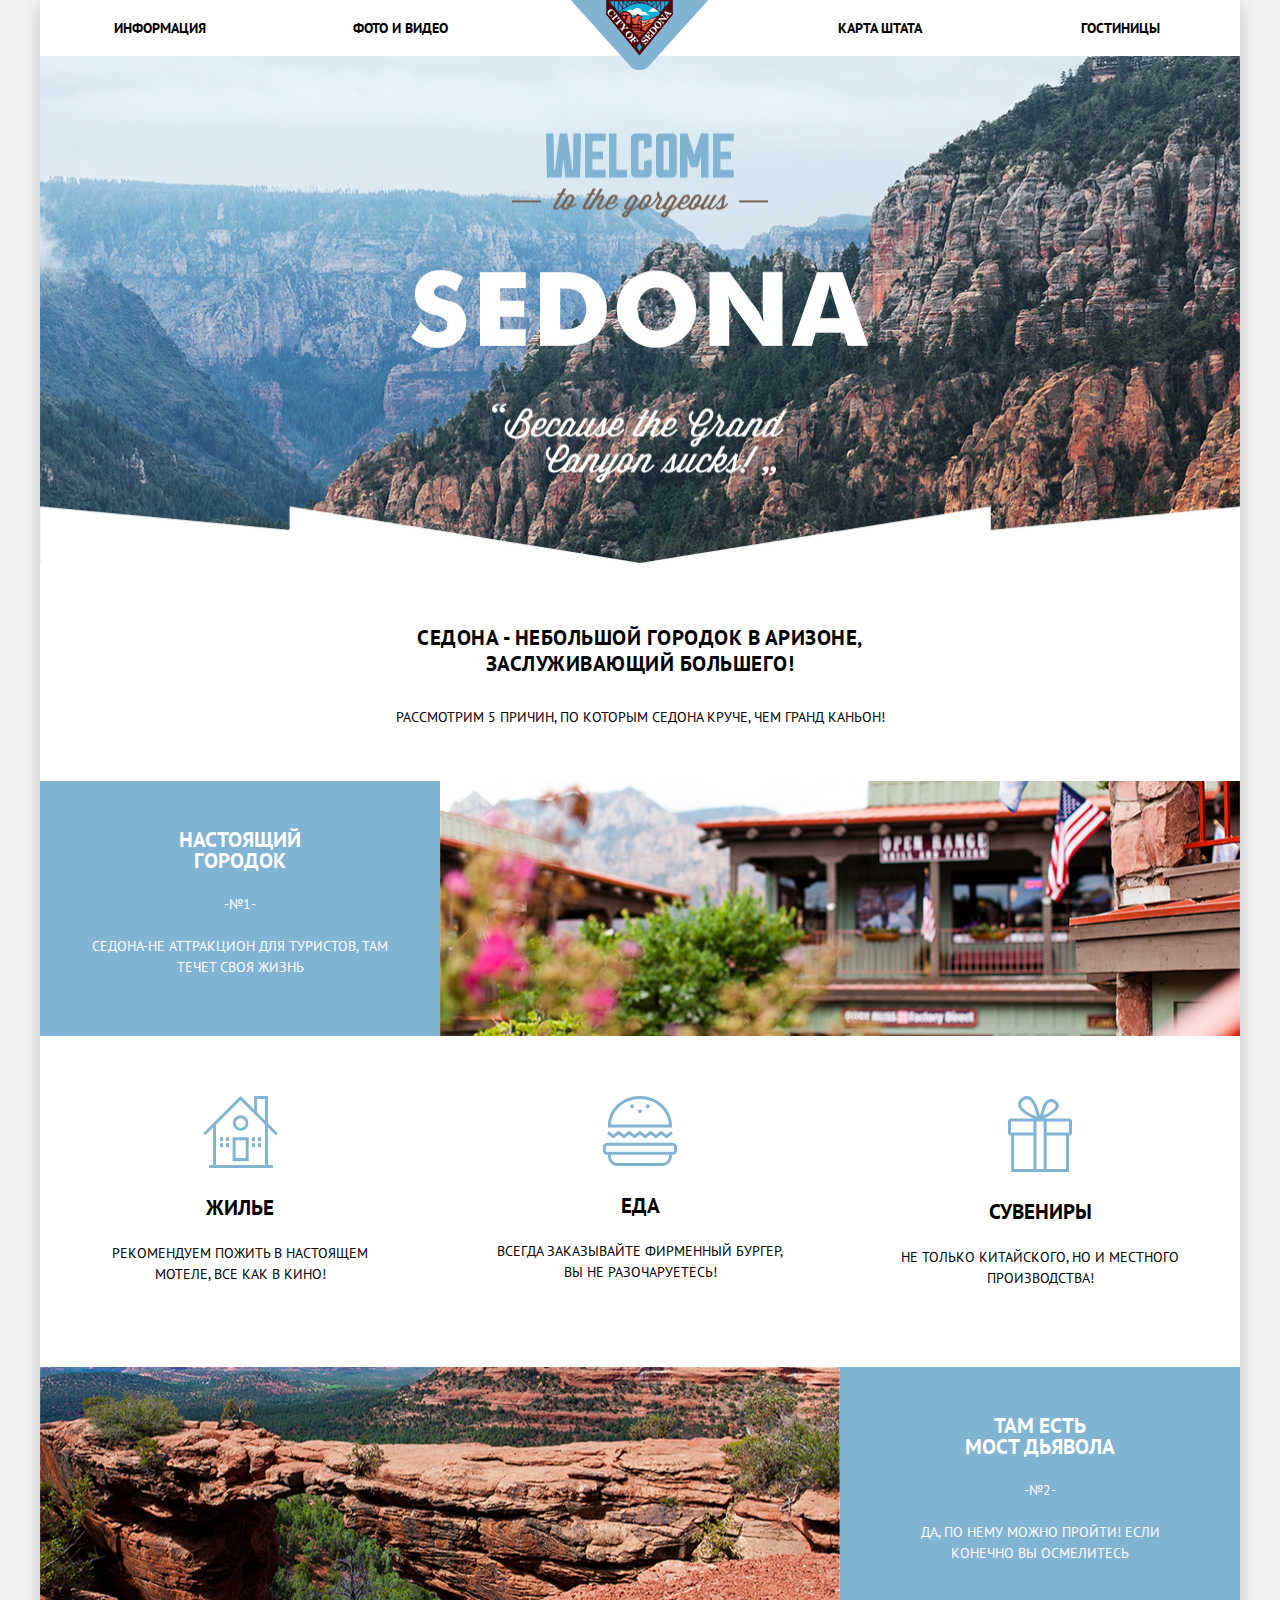
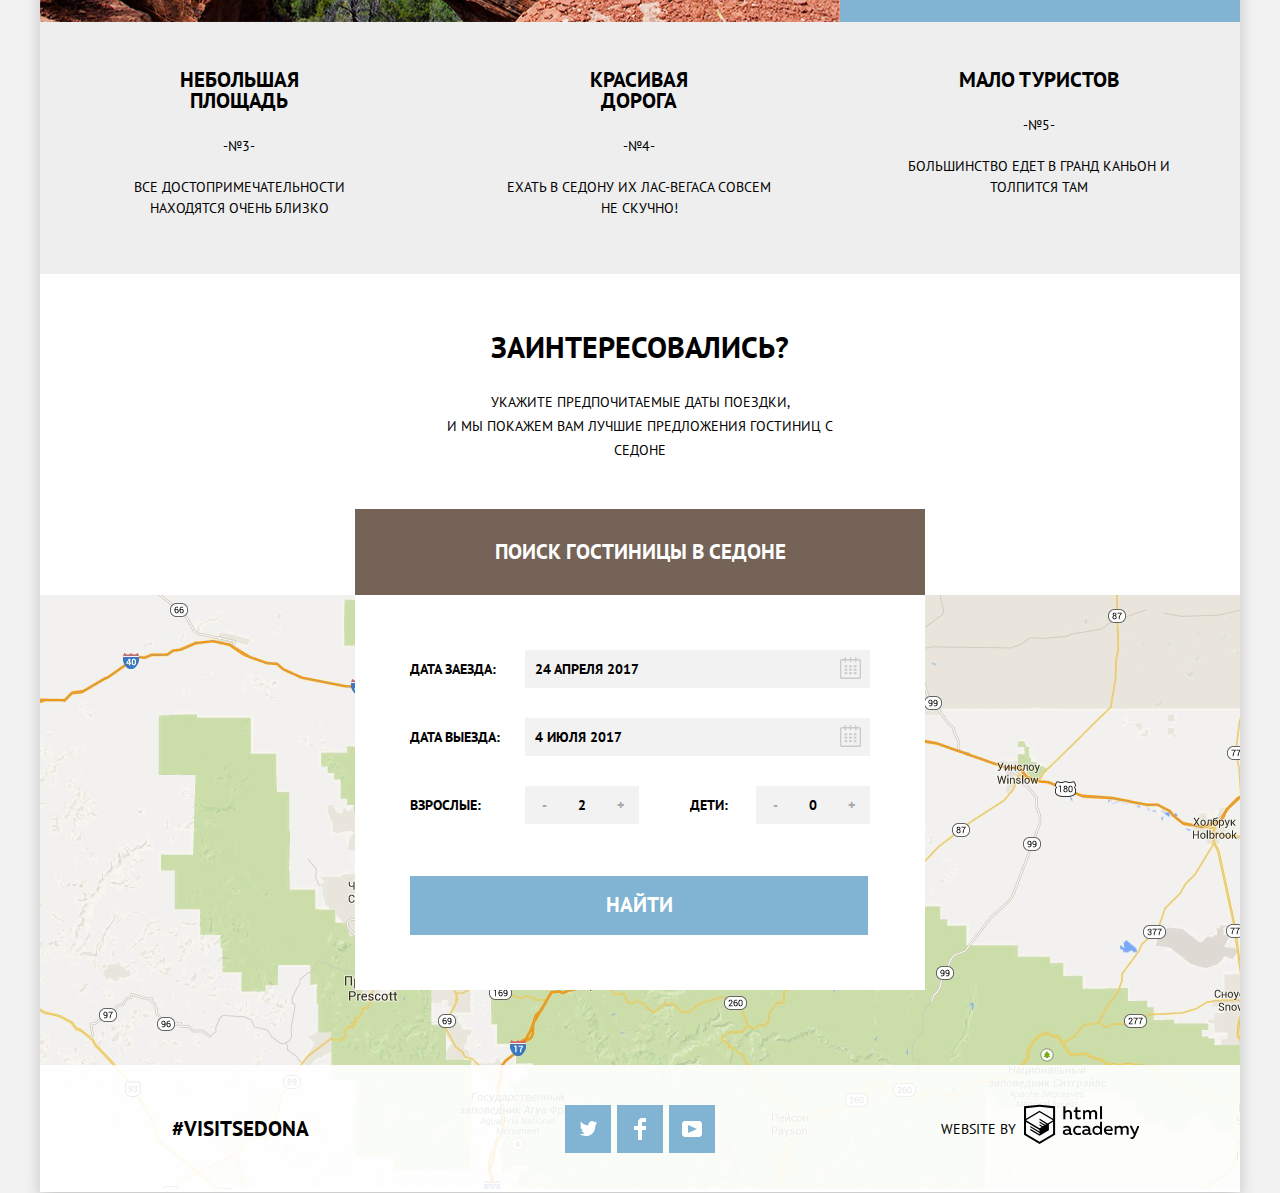
==== commit 2009fc63: "final" ====
--- a/index.html
+++ b/index.html
@@ -151,7 +151,7 @@
         <div class="booking__link">
         <a href="search.html" class="booking__search">Поиск гостиницы в седоне</a>
         </div>
-        <form class="booking__form" action="https://echo.htmlacademy.ru" method="post">
+        <form class="booking__form modal__show" action="https://echo.htmlacademy.ru" method="post">
           <h3 class="visually-hidden">Заполните форму, пожалуйста</h3>
           <fieldset class="booking__form__string define__date">
             <label class="booking__form__label" for="from"><span>Дата заезда:</span>
@@ -210,13 +210,13 @@
             <div class="booking__form__string2">
               <label class="booking__form__label" for="quantity1">Взрослые:</label>
               <div class="quantity">
-                <button class="sign">-</button><input class="quantity__field" type="text" id="quantity1" name="adults" placeholder="2" required><button class="sign">+</button>
+                <button class="sign">-</button><input class="quantity__field" type="text" id="quantity1" name="adult" placeholder="2"><button class="sign">+</button>
               </div>
             </div>
           <div class="booking__form__string2 children">
             <label class="booking__form__label" for="quantity2">Дети:</label>
             <div class="quantity">
-              <button class="sign">-</button><input class="quantity__field" type="text" id="quantity2" name="children" placeholder="0" required><button class="sign">+</button>
+              <button class="sign">-</button><input class="quantity__field" type="text" id="quantity2" name="children" placeholder="0"><button class="sign">+</button>
             </div>
           </div>
         </div>
@@ -231,6 +231,7 @@
         <h3 class="visually-hidden">Как добраться</h3>
         <div class="map__struckture visually-hidden">Карта</div>
         <img src="img/map.jpg" width="1200" height="594" alt="Map">
+        <iframe src="https://www.google.com/maps/embed?pb=!1m18!1m12!1m3!1d52385.1805059829!2d-111.83015803238301!3d34.854373381022214!2m3!1f0!2f0!3f0!3m2!1i1024!2i768!4f13.1!3m3!1m2!1s0x872da132f942b00d%3A0x5548c523fa6c8efd!2z0KHQtdC00L7QvdCwLCDQkNGA0LjQt9C-0L3QsCA4NjMzNiwg0KHQqNCQ!5e0!3m2!1sru!2sru!4v1505494713170" height="594" allowfullscreen></iframe>
       </div>
       </section>
 
@@ -261,4 +262,6 @@
       </div>
     </footer>
     </div>
+    <script src="js/scripts.min.js"></script>
     </body>
+    </html>
--- a/css/styles.min.css
+++ b/css/styles.min.css
@@ -1 +1 @@
-@import url(https://fonts.googleapis.com/css?family=PT+Sans:400,700&subset=cyrillic);html{-webkit-box-sizing:border-box;box-sizing:border-box}*,::after,::before{-webkit-box-sizing:inherit;box-sizing:inherit}body{background-color:#f2f2f2;min-width:1200px}.container,.container__max{width:1200px;margin:0 auto}.container__max{background-color:#fff;-webkit-box-shadow:0 5px 15px 0 rgba(0,1,1,.2);box-shadow:0 5px 15px 0 rgba(0,1,1,.2)}.mainReason--normal{background:url(../img/main__reason1.jpg) right center no-repeat #b35f4d}.mainReason--reverse{background:url(../img/main__reason2.jpg) left center no-repeat #e5b29e}.filter__wrapper{background:url(../img/filter__background.jpg) center center no-repeat #6a727a;background-size:cover}.filter{display:-webkit-box;display:-ms-flexbox;display:flex}.main__header .container{position:relative}.logo{width:138px;position:absolute;left:0;right:0;margin:0 auto}.main__navigation__list{margin:0;padding:0;list-style:none;display:-webkit-box;display:-ms-flexbox;display:flex;-ms-flex-wrap:wrap;flex-wrap:wrap}.main__navigation__list li{width:20%;padding-top:15px;padding-bottom:15px;background-color:#fff;text-align:center}.main__navigation__list li:nth-child(3){margin-left:20%}.main__navigation__list a{font-family:'PT Sans',Arial,sans-serif;font-weight:700;line-height:26px;font-size:14px;color:#000;text-decoration:none;text-transform:uppercase}.main__navigation__list a:hover{color:#81b3d2}.main__navigation__list a:active{color:rgba(0,0,0,.3)}.main__navigation__current a{color:#766357}.reason__wrapper{max-width:490px;margin:58px auto 51px;text-align:center}.reason__title{font-family:'PT Sans',Arial,sans-serif;font-weight:700;line-height:26px;font-size:21px;color:#000;text-transform:uppercase;margin-bottom:27px;letter-spacing:.5px}.reasons__list{display:-webkit-box;display:-ms-flexbox;display:flex;-ms-flex-wrap:wrap;flex-wrap:wrap}.mainReason{width:100%}.small__blocks{width:33.3333333%}.mainReason__blue{width:400px;background-color:#81b3d2;padding:30px 45px 58px;text-align:center}.mainReason--reverse{padding-left:800px}.reason__description{font-family:'PT Sans',Arial,sans-serif;line-height:26px;font-size:14px;color:#000;text-transform:uppercase}.reason__explanation,.reason__name,.reason__number{font-family:'PT Sans',Arial,sans-serif;line-height:21px;color:#fff;text-transform:uppercase}.reason__name{font-weight:700;font-size:21px}.mainReason__blue h2{padding-left:50px;padding-right:50px;margin-bottom:23px}.reason__explanation,.reason__number{font-size:14px}.reason__explanation{max-width:305px;margin:21px auto 0}.reason__opportunity{padding:60px 48px 64px;text-align:center}.explanation__grey,.opportunity__name{font-family:'PT Sans',Arial,sans-serif;line-height:21px;color:#000;text-transform:uppercase}.opportunity__name{font-weight:700;font-size:21px}.explanation__grey{font-size:14px}.small__blocks h2,.small__blocks p{margin-top:25px}.reason__greycolor{padding:22px 44px 55px 42px;text-align:center;background-color:#eee}.reason__explanation--grey,.reason__name--grey,.reason__number--greycolor{font-family:'PT Sans',Arial,sans-serif;line-height:21px;color:#000;text-transform:uppercase}.reason__name--grey{font-weight:700;font-size:21px}.reason__greycolor h2{max-width:160px;margin-left:auto;margin-right:auto;margin-bottom:25px}p.reason__explanation--grey{margin-top:20px;max-width:280px}.reason__explanation--grey,.reason__number--greycolor{font-size:14px}.booking__wrapper{max-width:436px;margin:55px auto 47px;text-align:center}.booking__wrapper h2{margin-bottom:25px}.booking__explanation,.booking__name{font-family:'PT Sans',Arial,sans-serif;color:#000;text-transform:uppercase}.booking__name{font-weight:700;margin-bottom:38px;line-height:36px;font-size:30px}.booking__explanation{line-height:24px;font-size:14px}.booking__link{width:570px;min-height:86px;background-color:#766357;margin:auto;padding-top:30px;text-align:center}.booking__link:hover{background-color:#604e43}.booking__link:active{background-color:#503e33}.booking__search{font-family:'PT Sans',Arial,sans-serif;font-weight:700;line-height:26px;font-size:21px;color:#fff;text-decoration:none;text-transform:uppercase}.booking__search:hover{color:#fff}.booking__search:active{color:rgba(255,255,255,.3)}.booking{position:relative}.booking__form{font-family:'PT Sans',Arial,sans-serif;font-weight:700;line-height:26px;font-size:14px;color:#000;text-transform:uppercase;width:570px;padding:55px;background-color:#fff;margin:0 auto;position:absolute;left:0;right:0;top:100%}.booking__form__string{border:0;padding:0;margin:0;position:relative}.booking__form__label{position:relative}.booking__form__label svg{width:21px;height:22px;position:absolute;right:9px;top:-3px;fill:#cacaca}.booking__form__label svg:hover{fill:#000}.booking__form__label svg:active,.copyright svg:hover{fill:#81b3d2}.booking__form__label span{margin-right:15px;width:96px;display:inline-block;vertical-align:baseline}.booking__form__field{font-family:'PT Sans',Arial,sans-serif;font-weight:700;line-height:26px;font-size:14px;color:#000;text-transform:uppercase;background-color:#f2f2f2;width:345px;height:38px;border:0;padding-left:10px;margin-bottom:30px}.booking__form__field:hover{background-color:#ebebeb}.booking__form__field:focus{background-color:#fff}.booking__form__field::-webkit-input-placeholder{font-family:'PT Sans',Arial,sans-serif;font-weight:700;line-height:26px;font-size:14px;color:#000;text-transform:uppercase}.booking__form__field:-ms-input-placeholder{font-family:'PT Sans',Arial,sans-serif;font-weight:700;line-height:26px;font-size:14px;color:#000;text-transform:uppercase}.booking__form__field::placeholder{font-family:'PT Sans',Arial,sans-serif;font-weight:700;line-height:26px;font-size:14px;color:#000;text-transform:uppercase}.quantity{display:inline-block}.container__for__form{width:460px;margin:0 auto}.booking__form__add{display:-webkit-box;display:-ms-flexbox;display:flex;margin:0;padding:0;border:0}.booking__form__string2{width:50%}input.quantity__field{font-family:'PT Sans',Arial,sans-serif;font-weight:700;line-height:26px;font-size:14px;color:#000;text-transform:uppercase;width:38px;height:38px;background:#f2f2f2;border:0;text-align:center;margin:0}.quantity__field::-webkit-input-placeholder{color:#000}.quantity__field:-ms-input-placeholder{color:#000}.quantity__field::placeholder{color:#000}.booking__button,.sign{font-family:'PT Sans',Arial,sans-serif;font-weight:700;font-size:14px;width:38px;height:38px;background-color:#f2f2f2;color:#a9a9a9;border:0}.sign:hover{color:#000}.search__result__parameters a:hover,.sign:active{color:#81b3d2}.booking__form__string2 label{margin-right:40px}.children label{margin-left:50px;margin-right:24px}.booking__button{line-height:26px;font-size:21px;color:#fff;text-transform:uppercase;width:458px;height:59px;margin-top:52px;margin-right:auto;margin-left:auto;background-color:#81b3d2;-webkit-box-shadow:none;box-shadow:none}.booking__button:hover{background-color:#669ec0}.booking__button:active{background-color:#5496bc;color:rgba(255,255,255,.3)}.map{margin-bottom:-128px}.sedona__footer .container{display:-webkit-box;display:-ms-flexbox;display:flex;min-height:127px}.sedona__footer{background-color:rgba(255,255,255,.9);position:relative}.hashtag{width:33.333333%;text-align:center;background-color:#fff;-webkit-box-align:center;-ms-flex-align:center;align-items:center}.hashtag a{font-family:'PT Sans',Arial,sans-serif;font-weight:700;line-height:26px;font-size:21px;color:#000;text-decoration:none;text-transform:uppercase}.hashtag,.social,.social__button{display:-webkit-box;display:-ms-flexbox;display:flex;-webkit-box-pack:center;-ms-flex-pack:center;justify-content:center}.social{text-align:center;-ms-flex-wrap:wrap;flex-wrap:wrap;width:33.333333%;margin:auto;background-color:#fff}.social__button{background-color:#81b3d2;-webkit-box-align:center;-ms-flex-align:center;align-items:center;width:46px;height:48px;margin:0 3px}.social__button:hover{background-color:#669ec0}.social__button:active{background-color:#5496bd}.social__button:active img{opacity:.3}.copyright,.filter__column,.filter__column legend{font-family:'PT Sans',Arial,sans-serif;text-transform:uppercase}.copyright{width:33.333333%;text-align:center;font-size:14px;text-decoration:none;display:-webkit-box;display:-ms-flexbox;display:flex;-webkit-box-align:center;-ms-flex-align:center;align-items:center;-webkit-box-pack:center;-ms-flex-pack:center;justify-content:center;line-height:26px;color:#000}.copyright svg{width:115px;height:41px;fill:#000}.copyright svg:active{fill:#bdbbbc}.copyright p{margin-right:8px}.filter__column,.filter__column legend{line-height:21px;color:#fff}.filter__column legend{font-weight:700;padding-top:26px;margin-bottom:19px;font-size:16px}.filter__column{font-size:14px;width:25%;border:0}.filter__column:nth-child(1){padding-left:70px}.filter__column:nth-child(even){padding-left:21px}.filter__column label{position:relative;padding-left:40px;margin-top:0;margin-bottom:25px;display:block}.filter__column label::before{position:absolute;content:'';display:block;left:0;top:0;width:23px;height:23px;border:2px solid #fff;border-radius:2px}.filter__column input:checked+label::after{position:absolute;content:'';display:block;left:3px;top:-2px;width:23px;height:23px;background:url(../img/checkbox-on.png) right center no-repeat}.filter__range{font-family:'PT Sans',Arial,sans-serif;width:317px;margin-top:26px;margin-left:202px;color:#fff;text-transform:uppercase}.filter__range__title{margin-bottom:11px;font-weight:700;font-size:16px;line-height:21px}.price__controls{position:relative;height:36px;margin-bottom:20px;font-size:0;border:2px solid #fff;border-radius:2px;max-width:320px}.price__controls::after{content:"";position:absolute;width:2px;height:22px;top:50%;left:50%;-webkit-transform:translate(-50%,-50%);transform:translate(-50%,-50%);background:#fff}.price__controls label{display:inline-block;font-size:14px;line-height:32px;vertical-align:top;cursor:pointer}.price__controls .min__price{padding-left:65px}.price__controls .max__price{padding-left:80px}.price__controls input{width:50px;margin:0;color:inherit;font:inherit;background:0 0;border:0}.range__controls{position:relative;margin-bottom:32px;max-width:320px}.range__controls .scale{height:2px;background:rgba(255,255,255,.3)}.range__controls .bar{width:80%;height:2px;background:#fff}.range__toggle{position:absolute;top:-8px;width:20px;height:20px;background:#ababab;border:8px solid #fff;border-radius:50%;-webkit-box-shadow:0 2px 1px 0 rgba(0,1,1,.2);box-shadow:0 2px 1px 0 rgba(0,1,1,.2);cursor:pointer}.range__toggle:hover{background:#1c4f80}.range__toggle__min{left:0}.range__toggle__max{left:80%}.btn__price,.found{text-transform:uppercase}.btn__price{display:block;margin:0 auto;padding-top:6px;padding-bottom:6px;width:135px;background:0 0;border:2px solid #fff;border-radius:2px;cursor:pointer;font-size:14px;line-height:20px;color:#fff}.btn__price:hover{color:#000;background:#fff}.found{font-family:'PT Sans',Arial,sans-serif;font-weight:700;line-height:26px;font-size:21px;color:#000;margin-right:49px;margin-top:-8px}.search__result__parameters a,.sort,a.search__result__link--active{font-family:'PT Sans',Arial,sans-serif;line-height:18px;font-size:12px;text-transform:uppercase}.sort{font-weight:700;color:#000;margin-right:39px}ul.search__result__parameters{display:inline;padding:0}.search__result__parameters li{list-style:none;display:inline;margin-right:28px}.search__result__parameters a,a.search__result__link--active{text-decoration:none}.search__result__parameters a{color:rgba(0,0,0,.3);border-bottom:1px dashed #81b3d2}a.search__result__link--active{color:#81b3d2;border-bottom:0}.search__result__parameters a:active{color:#000;border-bottom:0}.scroll__hotels svg{fill:#cacaca}.scroll__hotels svg:hover{fill:#000}.scroll__hotels svg:active{fill:#81b3d2}.search__result,.search__result__wrapper{display:-webkit-box;display:-ms-flexbox;display:flex;-webkit-box-align:center;-ms-flex-align:center;align-items:center}.search__result__wrapper{-webkit-box-pack:justify;-ms-flex-pack:justify;justify-content:space-between;-webkit-box-flex:1;-ms-flex-positive:1;flex-grow:1}.search__result{padding:19px 72px 12px}.list{padding-left:72px;padding-right:72px}.hotel{padding-top:30px;padding-bottom:27px;border-top:1px solid #e5e5e5}.hotel:last-child{border-bottom:1px solid #e5e5e5}.hotel__description,.hotel__flex{display:-webkit-box;display:-ms-flexbox;display:flex;-webkit-box-pack:start;-ms-flex-pack:start;justify-content:flex-start}.hotel__description{-ms-flex-wrap:nowrap;flex-wrap:nowrap;-webkit-box-pack:justify;-ms-flex-pack:justify;justify-content:space-between;-webkit-box-flex:1;-ms-flex-positive:1;flex-grow:1;margin-left:30px}.hotel__description_full{margin-top:9px}.hotel__tophotels{width:110px;-ms-flex-negative:0;flex-shrink:0}.hotel__name a{font-family:'PT Sans',Arial,sans-serif;font-weight:700;line-height:26px;font-size:21px;color:#000;text-transform:uppercase;text-decoration:none}.hotel__name a:hover{color:#81b3d2}.hotel__name a:active{color:rgba(0,0,0,.3)}.hotel__name{margin-top:0;margin-bottom:0}.blue__button a,.brown__button a,.kind__hotels,.price{font-family:'PT Sans',Arial,sans-serif;line-height:21px;font-size:14px;text-transform:uppercase}.kind__hotels,.price{min-width:112px;padding-right:10px;color:#333}.blue__button a,.brown__button a{font-weight:700;color:#fff;background-color:#81b3d2;text-decoration:none;padding:3px 17px 3px 18px;display:block}.blue__button a:hover{background-color:#669ec0}.blue__button a:active{background-color:#5496bd;color:rgba(255,255,255,.3)}.brown__button a{background-color:#766357}.brown__button a:hover{background-color:#604e43}.brown__button a:active{color:rgba(255,255,255,.3);background-color:#503e33}.blue__button,.brown__button,.kind__hotels,.price{display:inline-block;vertical-align:middle}.hotel__rating{font-family:'PT Sans',Arial,sans-serif;line-height:21px;font-size:14px;color:#666;text-transform:uppercase;background-color:#f2f2f2;padding:3px 13px;margin-top:43px}.hotel__star{text-align:right}.visually-hidden{position:absolute;clip:rect(0 0 0 0);width:1px;height:1px;margin:-1px}input.visually-hidden:focus+label{opacity:.5}
+@import url(https://fonts.googleapis.com/css?family=PT+Sans:400,700&subset=cyrillic);html{-webkit-box-sizing:border-box;box-sizing:border-box}*,::after,::before{-webkit-box-sizing:inherit;box-sizing:inherit}body{background-color:#f2f2f2;min-width:1200px}.container,.container__max{width:1200px;margin:0 auto}.container__max{background-color:#fff;-webkit-box-shadow:0 5px 15px 0 rgba(0,1,1,.2);box-shadow:0 5px 15px 0 rgba(0,1,1,.2)}.mainReason--normal{background:url(../img/main__reason1.jpg) right center no-repeat #b35f4d}.mainReason--reverse{background:url(../img/main__reason2.jpg) left center no-repeat #e5b29e}.filter__wrapper{background:url(../img/filter__background.jpg) center center no-repeat #6a727a;background-size:cover}.filter{display:-webkit-box;display:-ms-flexbox;display:flex}.main__header .container{position:relative}.logo{width:138px;position:absolute;left:0;right:0;margin:0 auto}.main__navigation__list{margin:0;padding:0;list-style:none;display:-webkit-box;display:-ms-flexbox;display:flex;-ms-flex-wrap:wrap;flex-wrap:wrap}.main__navigation__list li{width:20%;padding-top:15px;padding-bottom:15px;background-color:#fff;text-align:center}.main__navigation__list li:nth-child(3){margin-left:20%}.main__navigation__list a{font-family:'PT Sans',Arial,sans-serif;font-weight:700;line-height:26px;font-size:14px;color:#000;text-decoration:none;text-transform:uppercase}.main__navigation__list a:hover{color:#81b3d2}.main__navigation__list a:active{color:rgba(0,0,0,.3)}.main__navigation__current a{color:#766357}.reason__wrapper{max-width:490px;margin:58px auto 51px;text-align:center}.reason__title{font-family:'PT Sans',Arial,sans-serif;font-weight:700;line-height:26px;font-size:21px;color:#000;text-transform:uppercase;margin-bottom:27px;letter-spacing:.5px}.reasons__list{display:-webkit-box;display:-ms-flexbox;display:flex;-ms-flex-wrap:wrap;flex-wrap:wrap}.mainReason{width:100%}.small__blocks{width:33.3333333%}.mainReason__blue{width:400px;background-color:#81b3d2;padding:30px 45px 58px;text-align:center}.mainReason--reverse{padding-left:800px}.reason__description{font-family:'PT Sans',Arial,sans-serif;line-height:26px;font-size:14px;color:#000;text-transform:uppercase}.reason__explanation,.reason__name,.reason__number{font-family:'PT Sans',Arial,sans-serif;line-height:21px;color:#fff;text-transform:uppercase}.reason__name{font-weight:700;font-size:21px}.mainReason__blue h2{padding-left:50px;padding-right:50px;margin-bottom:23px}.reason__explanation,.reason__number{font-size:14px}.reason__explanation{max-width:305px;margin:21px auto 0}.reason__opportunity{padding:60px 48px 64px;text-align:center}.explanation__grey,.opportunity__name{font-family:'PT Sans',Arial,sans-serif;line-height:21px;color:#000;text-transform:uppercase}.opportunity__name{font-weight:700;font-size:21px}.explanation__grey{font-size:14px}.small__blocks h2,.small__blocks p{margin-top:25px}.reason__greycolor{padding:22px 44px 55px 42px;text-align:center;background-color:#eee}.reason__explanation--grey,.reason__name--grey,.reason__number--greycolor{font-family:'PT Sans',Arial,sans-serif;line-height:21px;color:#000;text-transform:uppercase}.reason__name--grey{font-weight:700;font-size:21px}.reason__greycolor h2{max-width:160px;margin-left:auto;margin-right:auto;margin-bottom:25px}p.reason__explanation--grey{margin-top:20px;max-width:280px}.reason__explanation--grey,.reason__number--greycolor{font-size:14px}.booking__wrapper{max-width:436px;margin:55px auto 47px;text-align:center}.booking__wrapper h2{margin-bottom:25px}.booking__explanation,.booking__name{font-family:'PT Sans',Arial,sans-serif;color:#000;text-transform:uppercase}.booking__name{font-weight:700;margin-bottom:38px;line-height:36px;font-size:30px}.booking__explanation{line-height:24px;font-size:14px}.booking__link{width:570px;background-color:#766357;margin:auto;text-align:center}.booking__link:hover{background-color:#604e43}.booking__link:active{background-color:#503e33}.booking__search{font-family:'PT Sans',Arial,sans-serif;font-weight:700;line-height:26px;font-size:21px;color:#fff;text-decoration:none;text-transform:uppercase;display:block;min-height:86px;padding:30px 10px}.booking__search:hover{color:#fff}.booking__search:active{color:rgba(255,255,255,.3)}.booking{position:relative}.booking__form{font-family:'PT Sans',Arial,sans-serif;font-weight:700;line-height:26px;font-size:14px;color:#000;text-transform:uppercase;width:570px;padding:55px;background-color:#fff;margin:0 auto;position:absolute;left:0;right:0;top:100%;visibility:hidden;opacity:0;-webkit-transform:translateY(-100px);transform:translateY(-100px);-webkit-transition:.25s;transition:.25s;z-index:1}.booking__form__string{border:0;padding:0;margin:0;position:relative}.booking__form__label{position:relative}.booking__form__label svg{width:21px;height:22px;position:absolute;right:9px;top:-3px;fill:#cacaca}.booking__form__label svg:hover{fill:#000}.booking__form__label svg:active,.copyright svg:hover{fill:#81b3d2}.booking__form__label span{margin-right:15px;width:96px;display:inline-block;vertical-align:baseline}.booking__form__field{font-family:'PT Sans',Arial,sans-serif;font-weight:700;line-height:26px;font-size:14px;color:#000;text-transform:uppercase;background-color:#f2f2f2;width:345px;height:38px;border:0;padding-left:10px;margin-bottom:30px}.booking__form__field:hover{background-color:#ebebeb}.booking__form__field:focus{background-color:#fff;outline:2px solid #f2f2f2}.booking__form__field::-webkit-input-placeholder{font-family:'PT Sans',Arial,sans-serif;font-weight:700;line-height:26px;font-size:14px;color:#000;text-transform:uppercase}.booking__form__field:-ms-input-placeholder{font-family:'PT Sans',Arial,sans-serif;font-weight:700;line-height:26px;font-size:14px;color:#000;text-transform:uppercase}.booking__form__field::-moz-placeholder{font-family:'PT Sans',Arial,sans-serif;font-weight:700;line-height:36px;font-size:14px;color:#000;text-transform:uppercase;opacity:1}.booking__form__field::placeholder{font-family:'PT Sans',Arial,sans-serif;font-weight:700;line-height:36px;font-size:14px;color:#000;text-transform:uppercase}.quantity{display:inline-block}.container__for__form{width:460px;margin:0 auto}.booking__form__add{display:-webkit-box;display:-ms-flexbox;display:flex;margin:0;padding:0;border:0}.booking__form__string2{width:50%}input.quantity__field{font-family:'PT Sans',Arial,sans-serif;font-weight:700;line-height:26px;font-size:14px;color:#000;text-transform:uppercase;width:38px;height:38px;background:#f2f2f2;border:0;text-align:center;margin:0}.quantity__field::-webkit-input-placeholder{color:#000;opacity:1}.quantity__field:-ms-input-placeholder{color:#000;opacity:1}.quantity__field::placeholder{color:#000;opacity:1}.booking__button,.sign{font-family:'PT Sans',Arial,sans-serif;font-weight:700;font-size:14px;width:38px;height:38px;background-color:#f2f2f2;color:#a9a9a9;border:0}.sign:hover{color:#000}.search__result__parameters a:hover,.sign:active{color:#81b3d2}.booking__form__string2 label{margin-right:40px}.children label{margin-left:50px;margin-right:24px}.booking__button{line-height:26px;font-size:21px;color:#fff;text-transform:uppercase;width:458px;height:59px;margin-top:52px;margin-right:auto;margin-left:auto;background-color:#81b3d2;-webkit-box-shadow:none;box-shadow:none}.booking__button:hover{background-color:#669ec0}.booking__button:active{background-color:#5496bc;color:rgba(255,255,255,.3)}.map{margin-bottom:-128px;position:relative}.map iframe{width:100%;position:absolute;left:0;top:0;border:0}.sedona__footer .container{display:-webkit-box;display:-ms-flexbox;display:flex;min-height:127px}.sedona__footer{background-color:rgba(255,255,255,.9);position:relative}.hashtag{width:33.333333%;text-align:center;-webkit-box-align:center;-ms-flex-align:center;align-items:center}.hashtag a{font-family:'PT Sans',Arial,sans-serif;font-weight:700;line-height:26px;font-size:21px;color:#000;text-decoration:none;text-transform:uppercase}.hashtag,.social,.social__button{display:-webkit-box;display:-ms-flexbox;display:flex;-webkit-box-pack:center;-ms-flex-pack:center;justify-content:center}.social{text-align:center;-ms-flex-wrap:wrap;flex-wrap:wrap;width:33.333333%;margin:auto}.social__button{background-color:#81b3d2;-webkit-box-align:center;-ms-flex-align:center;align-items:center;width:46px;height:48px;margin:0 3px}.social__button:hover{background-color:#669ec0}.social__button:active{background-color:#5496bd}.social__button:active img{opacity:.3}.copyright,.filter__column,.filter__column legend{font-family:'PT Sans',Arial,sans-serif;text-transform:uppercase}.copyright{width:33.333333%;text-align:center;font-size:14px;text-decoration:none;display:-webkit-box;display:-ms-flexbox;display:flex;-webkit-box-align:center;-ms-flex-align:center;align-items:center;-webkit-box-pack:center;-ms-flex-pack:center;justify-content:center;line-height:26px;color:#000}.copyright svg{width:115px;height:41px;fill:#000}.copyright svg:active{fill:#bdbbbc}.copyright p{margin-right:8px}.filter__column,.filter__column legend{line-height:21px;color:#fff}.filter__column legend{font-weight:700;padding-top:26px;margin-bottom:19px;font-size:16px}.filter__column{font-size:14px;width:25%;border:0}.filter__column:nth-child(1){padding-left:70px}.filter__column:nth-child(even){padding-left:21px}.filter__column label{position:relative;padding-left:40px;margin-top:0;margin-bottom:25px;display:block}.filter__column label::before{position:absolute;content:'';display:block;left:0;top:0;width:23px;height:23px;border:2px solid #fff;border-radius:2px}.filter__column input:checked+label::after{position:absolute;content:'';display:block;left:3px;top:-2px;width:23px;height:23px;background:url(../img/checkbox-on.png) right center no-repeat}.filter__range{font-family:'PT Sans',Arial,sans-serif;width:317px;margin-top:26px;margin-left:202px;color:#fff;text-transform:uppercase}.filter__range__title{margin-bottom:11px;font-weight:700;font-size:16px;line-height:21px}.price__controls{position:relative;height:36px;margin-bottom:20px;font-size:0;border:2px solid #fff;border-radius:2px;max-width:320px}.price__controls::after{content:"";position:absolute;width:2px;height:22px;top:50%;left:50%;-webkit-transform:translate(-50%,-50%);transform:translate(-50%,-50%);background:#fff}.price__controls label{display:inline-block;font-size:14px;line-height:32px;vertical-align:top;cursor:pointer}.price__controls .min__price{padding-left:65px}.price__controls .max__price{padding-left:80px}.price__controls input{width:50px;margin:0;color:inherit;font:inherit;background:0 0;border:0}.range__controls{position:relative;margin-bottom:32px;max-width:320px}.range__controls .scale{height:2px;background:rgba(255,255,255,.3)}.range__controls .bar{width:80%;height:2px;background:#fff}.range__toggle{position:absolute;top:-8px;width:20px;height:20px;background:#ababab;border:8px solid #fff;border-radius:50%;-webkit-box-shadow:0 2px 1px 0 rgba(0,1,1,.2);box-shadow:0 2px 1px 0 rgba(0,1,1,.2);cursor:pointer}.range__toggle:hover{background:#1c4f80}.range__toggle__min{left:0}.range__toggle__max{left:80%}.btn__price,.found{text-transform:uppercase}.btn__price{display:block;margin:0 auto;padding-top:6px;padding-bottom:6px;width:135px;background:0 0;border:2px solid #fff;border-radius:2px;cursor:pointer;font-size:14px;line-height:20px;color:#fff}.btn__price:hover{color:#000;background:#fff}.found{font-family:'PT Sans',Arial,sans-serif;font-weight:700;line-height:26px;font-size:21px;color:#000;margin-right:49px;margin-top:-8px}.search__result__parameters a,.sort,a.search__result__link--active{font-family:'PT Sans',Arial,sans-serif;line-height:18px;font-size:12px;text-transform:uppercase}.sort{font-weight:700;color:#000;margin-right:39px}ul.search__result__parameters{display:inline;padding:0}.search__result__parameters li{list-style:none;display:inline;margin-right:28px}.search__result__parameters a,a.search__result__link--active{text-decoration:none}.search__result__parameters a{color:rgba(0,0,0,.3);border-bottom:1px dashed #81b3d2}a.search__result__link--active{color:#81b3d2;border-bottom:0}.search__result__parameters a:active{color:#000;border-bottom:0}.scroll__hotels svg{fill:#cacaca}.scroll__hotels svg:hover{fill:#000}.scroll__hotels svg:active{fill:#81b3d2}.search__result,.search__result__wrapper{display:-webkit-box;display:-ms-flexbox;display:flex;-webkit-box-align:center;-ms-flex-align:center;align-items:center}.search__result__wrapper{-webkit-box-pack:justify;-ms-flex-pack:justify;justify-content:space-between;-webkit-box-flex:1;-ms-flex-positive:1;flex-grow:1}.search__result{padding:19px 72px 12px}.list{padding-left:72px;padding-right:72px}.hotel{padding-top:30px;padding-bottom:27px;border-top:1px solid #e5e5e5}.hotel:last-child{border-bottom:1px solid #e5e5e5}.hotel__description,.hotel__flex{display:-webkit-box;display:-ms-flexbox;display:flex;-webkit-box-pack:start;-ms-flex-pack:start;justify-content:flex-start}.hotel__description{-ms-flex-wrap:nowrap;flex-wrap:nowrap;-webkit-box-pack:justify;-ms-flex-pack:justify;justify-content:space-between;-webkit-box-flex:1;-ms-flex-positive:1;flex-grow:1;margin-left:30px}.hotel__description_full{margin-top:9px}.hotel__tophotels{width:110px;-ms-flex-negative:0;flex-shrink:0}.hotel__name a{font-family:'PT Sans',Arial,sans-serif;font-weight:700;line-height:26px;font-size:21px;color:#000;text-transform:uppercase;text-decoration:none}.hotel__name a:hover{color:#81b3d2}.hotel__name a:active{color:rgba(0,0,0,.3)}.hotel__name{margin-top:0;margin-bottom:0}.blue__button a,.brown__button a,.kind__hotels,.price{font-family:'PT Sans',Arial,sans-serif;line-height:21px;font-size:14px;text-transform:uppercase}.kind__hotels,.price{min-width:112px;padding-right:10px;color:#333}.blue__button a,.brown__button a{font-weight:700;color:#fff;background-color:#81b3d2;text-decoration:none;padding:3px 17px 3px 18px;display:block}.blue__button a:hover{background-color:#669ec0}.blue__button a:active{background-color:#5496bd;color:rgba(255,255,255,.3)}.brown__button a{background-color:#766357}.brown__button a:hover{background-color:#604e43}.brown__button a:active{color:rgba(255,255,255,.3);background-color:#503e33}.blue__button,.brown__button,.kind__hotels,.price{display:inline-block;vertical-align:middle}.hotel__rating{font-family:'PT Sans',Arial,sans-serif;line-height:21px;font-size:14px;color:#666;text-transform:uppercase;background-color:#f2f2f2;padding:3px 13px;margin-top:43px}.hotel__star{text-align:right}.visually-hidden{position:absolute;clip:rect(0 0 0 0);width:1px;height:1px;margin:-1px}input.visually-hidden:focus+label{opacity:.5}.modal__show{visibility:visible;opacity:1;-webkit-transform:translateY(0);transform:translateY(0)}input.input__error{background-color:rgba(255,0,0,.5)}.error{-webkit-animation-name:shake;animation-name:shake;-webkit-animation-duration:.2s;animation-duration:.2s}@-webkit-keyframes shake{0%,50%,to{left:0}25%{left:20px}75%{left:-20px}}@keyframes shake{0%,50%,to{left:0}25%{left:20px}75%{left:-20px}}
